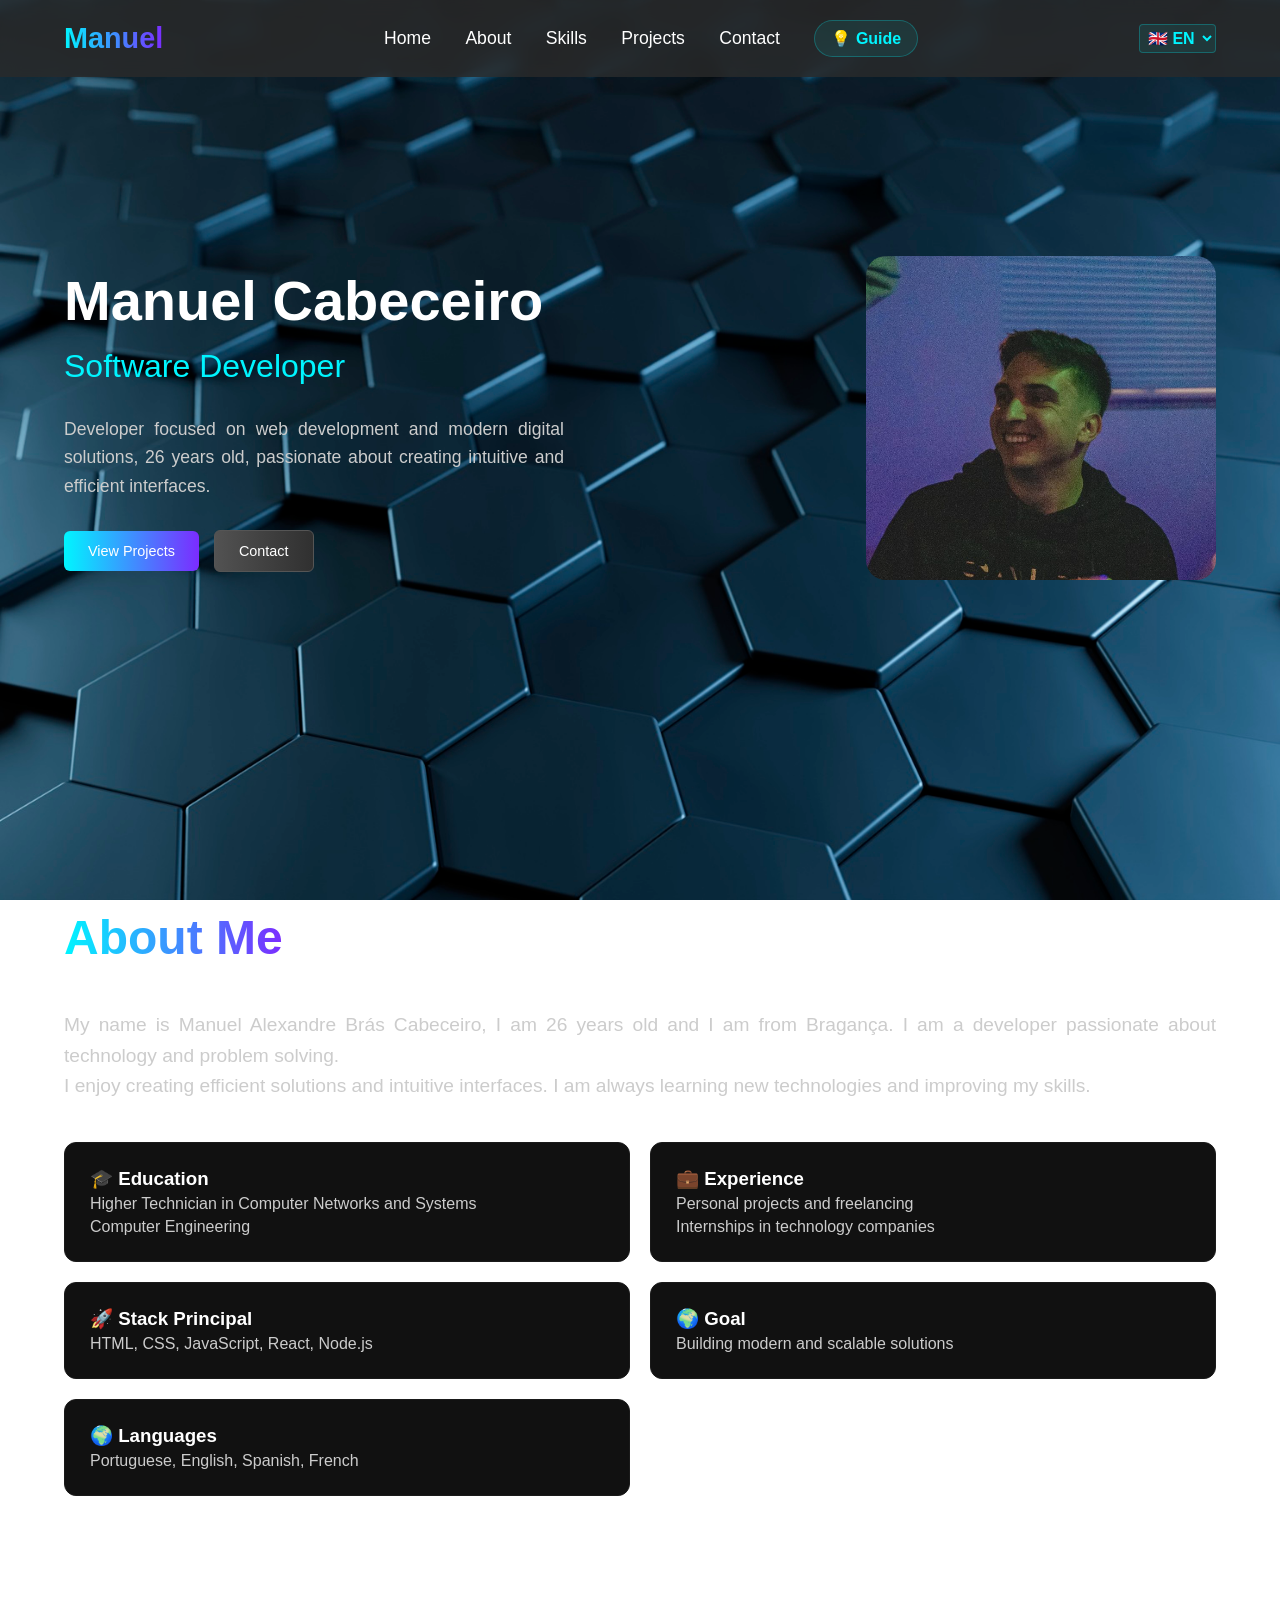
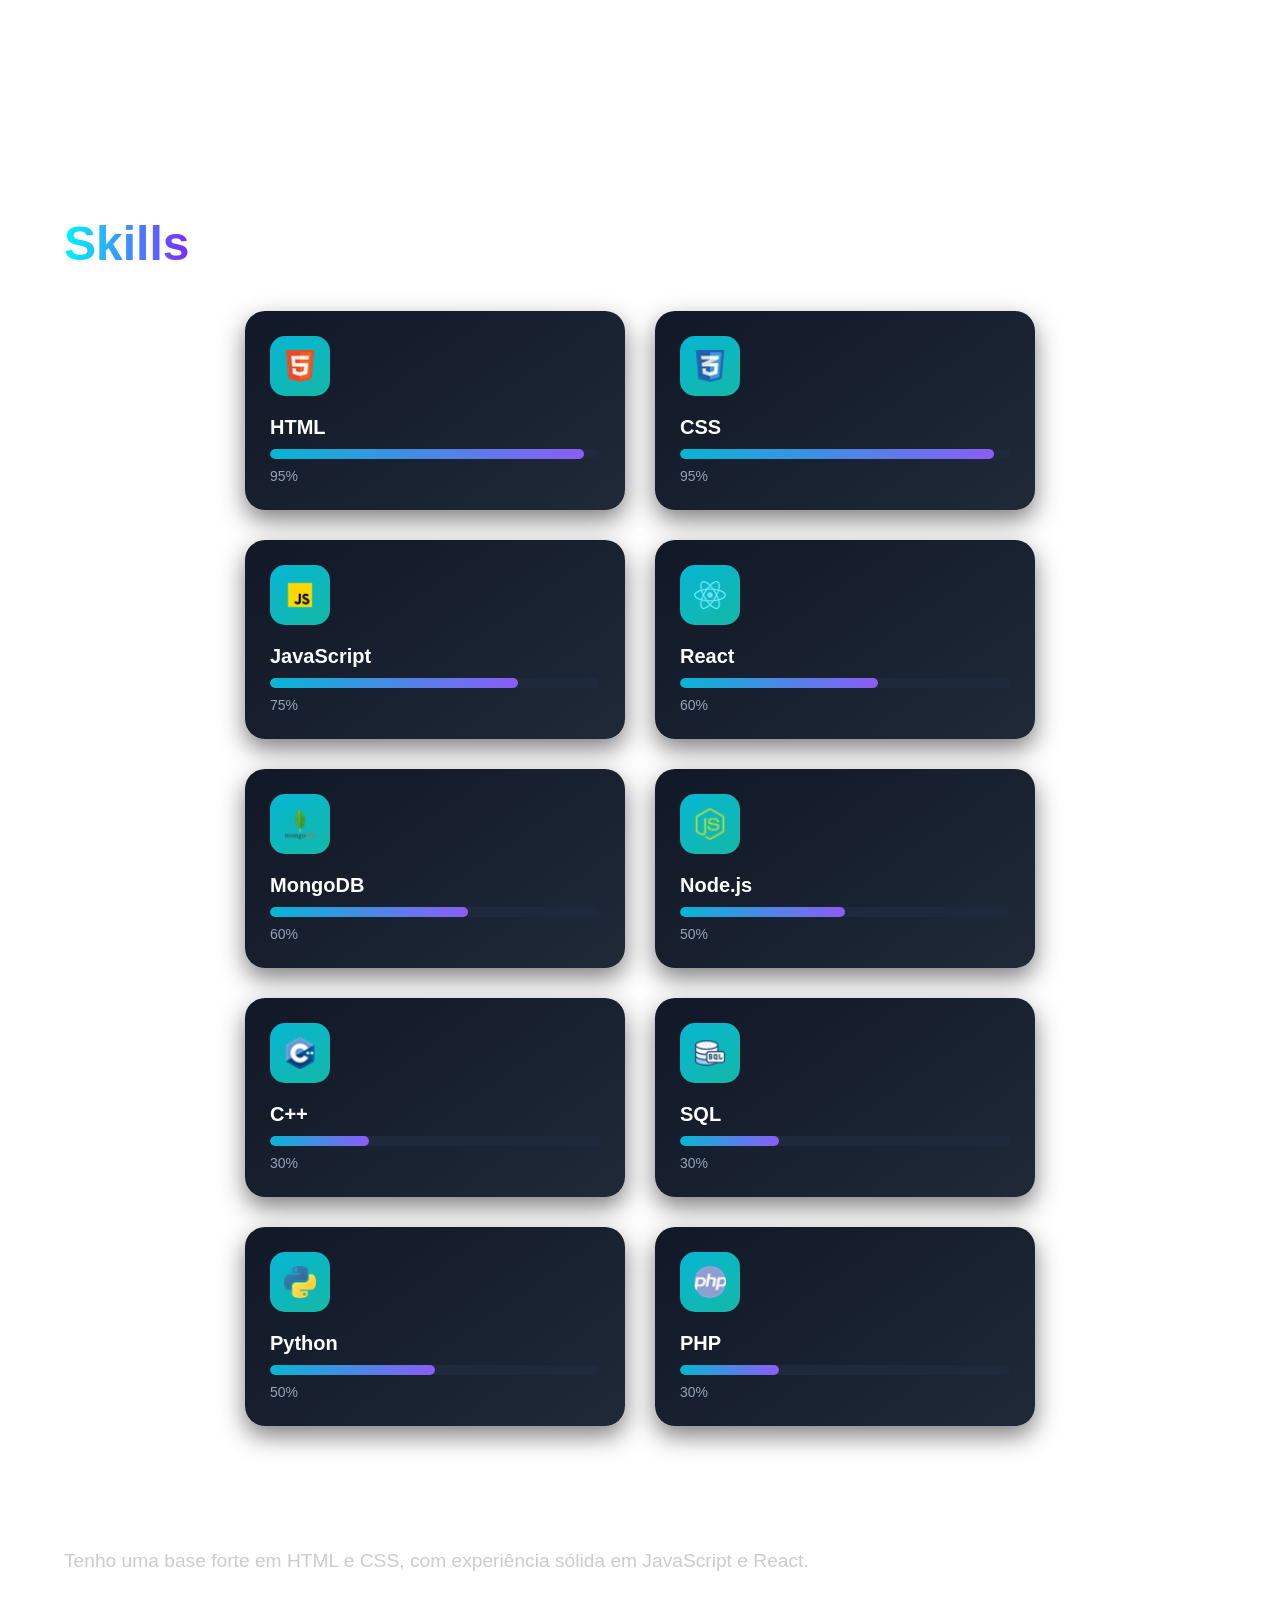
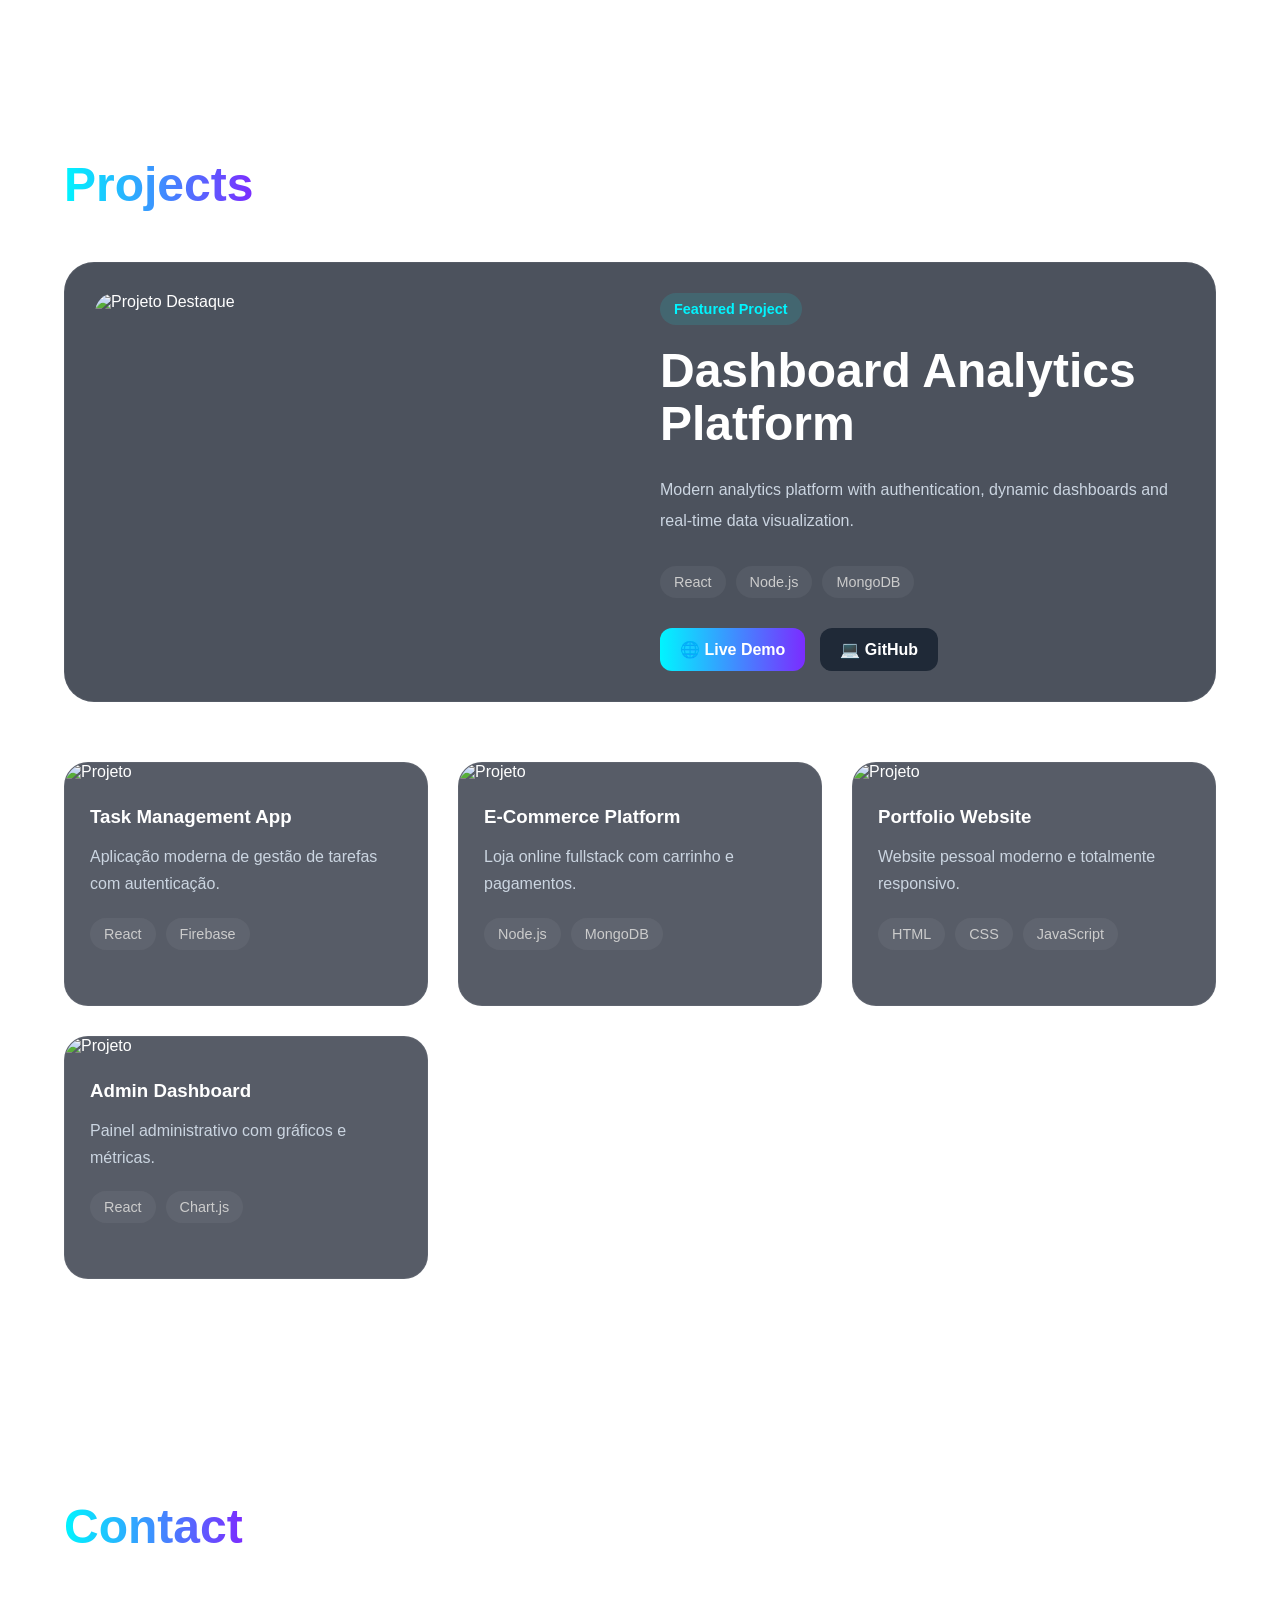
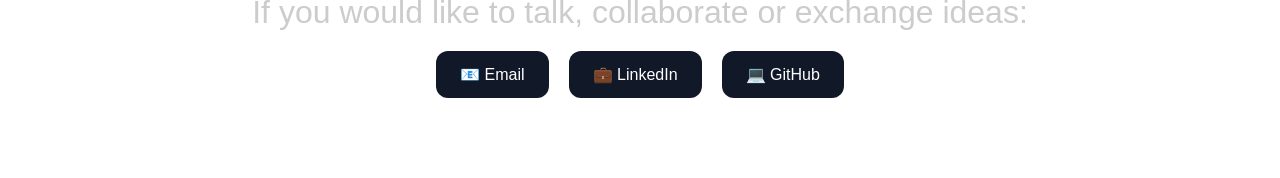
==== client/index.html @ 38b4c59c "fix navbar + hamburguer" ====
<!DOCTYPE html>
<html lang="pt-pt">

<head>
    <meta charset="UTF-8">
    <meta name="viewport" content="width=device-width, initial-scale=1.0">

    <title>Manuel Cabeceiro</title>

    <link rel="stylesheet" href="css/header.css">
    <link rel="stylesheet" href="css/style.css">
    <link rel="stylesheet" href="css/carddetail.css">
    <link rel="stylesheet" href="css/projects.css">
    <link rel="stylesheet" href="css/animations.css">
    <link rel="stylesheet" href="css/scroll.css">
    <link rel="stylesheet" href="css/guide.css">
</head>

<body>

    <!-- HEADER -->
    <header class="header">
        <div class="container">

            <a href="#home" class="logo">Manuel</a>

            <!-- <nav class="nav">
                <a href="#home" data-i18n="nav_home">Home</a>
                <a href="#sobre" data-i18n="nav_about">Sobre</a>
                <a href="#skills" data-i18n="nav_skills">Skills</a>
                <a href="#projects" data-i18n="nav_projects">Projetos</a>
                <a href="#contact" data-i18n="nav_contact">Contacto</a>

                <button id="helpButton" class="help-button" data-i18n="guide">
                    💡 Guia
                </button>

                <select class="language" id="language-selector">
                    <option value="pt">🇵🇹 PT</option>
                    <option value="en">🇬🇧 EN</option>
                </select>
            </nav> -->

            <nav class="nav" id="nav">
                <a href="#home" data-i18n="nav_home">Home</a>
                <a href="#sobre" data-i18n="nav_about">Sobre</a>
                <a href="#skills" data-i18n="nav_skills">Skills</a>
                <a href="#projects" data-i18n="nav_projects">Projetos</a>
                <a href="#contact" data-i18n="nav_contact">Contacto</a>

                <button id="helpButton" class="help-button" data-i18n="guide">
                    💡 Guia
                </button>
            </nav>

            <div class="header-right">

                <select id="language-selector" class="language">
                    <option value="pt">🇵🇹 PT</option>
                    <option value="en">🇬🇧 EN</option>
                </select>

                <button class="menu-toggle" id="menuToggle">
                    ☰
                </button>

            </div>

        </div>
    </header>

    <!-- HOME -->
    <section id="home" class="about">

        <div class="about-container">

            <div class="about-text">

                <h1>Manuel Cabeceiro</h1>

                <h2 data-i18n="job_title">Software Developer</h2>

                <p data-i18n="hero_description">
                    Programador focado em desenvolvimento web e soluções digitais modernas, 26 anos,
                    gosto de criar interfaces intuitivas e eficientes.
                </p>

                <div class="about-buttons">
                    <a href="#projects" class="btn-primary" data-i18n="view_projects">Ver Projetos</a>
                    <a href="#contact" class="btn-secondary" data-i18n="contact">Contacto</a>
                </div>

            </div>

            <div class="about-image">
                <div class="image-wrapper">
                    <img src="images/Manel3.png" alt="Foto de perfil" id="profileImage">
                </div>
            </div>

        </div>

    </section>

    <!-- SOBRE -->
    <section id="sobre" class="sobre-section">

        <div class="container">

            <h2 class="section-title" data-i18n="about_me">Sobre mim</h2>

        </div>

        <div class="container">

            <div class="sobre-content">

                <div class="sobre-descricao">

                    <p data-i18n="about_text_1">
                        O meu nome é Manuel Alexandre Brás Cabeceiro, tenho 26 anos e sou natural de Bragança.
                        Sou um developer apaixonado por tecnologia e resolução de problemas.
                    </p>

                    <p data-i18n="about_text_2">
                        Gosto de criar soluções eficientes e interfaces intuitivas.
                        Estou sempre a aprender novas tecnologias e a melhorar as minhas competências.
                    </p>

                </div>

                <div class="sobre-cards">

                    <div class="info-card" data-info="educacao">
                        <h3 data-i18n="education_title">🎓 Educação</h3>
                        <p data-i18n="education_1">Técnico Superior de Redes e Sistemas Informáticos</p>
                        <p data-i18n="education_2">Engenharia Informática</p>
                    </div>

                    <div class="info-card" data-info="experiencia">
                        <h3 data-i18n="experience_title">💼 Experiência</h3>
                        <p data-i18n="experience_1">Projetos pessoais e freelancing</p>
                        <p data-i18n="experience_2">Estágios em empresas de tecnologia</p>
                    </div>

                    <div class="info-card" data-info="stack">
                        <h3 data-i18n="stack_title">🚀 Stack Principal</h3>
                        <p>HTML, CSS, JavaScript, React, Node.js</p>
                    </div>

                    <div class="info-card" data-info="objetivo">
                        <h3 data-i18n="goal_title">🌍 Objetivo</h3>
                        <p data-i18n="goal_text">Construir soluções modernas e escaláveis</p>
                    </div>

                    <div class="info-card" data-info="linguas">
                        <h3 data-i18n="languages_title">🌍 Linguas</h3>
                        <p data-i18n="languages_text">Português, Inglês, Espanhol, Francês</p>
                    </div>

                </div>

            </div>

        </div>

    </section>

    <!-- SKILLS -->
    <section id="skills" class="skills-section">

        <div class="container">

            <h2 class="section-title">Skills</h2>

        </div>

        <div class="container">

            <div class="skills-cards">

                <!-- HTML -->
                <div class="card" data-skill="html">
                    <div class="card-icon">
                        <img src="images/html-icon.png" alt="HTML">
                    </div>

                    <div class="card-content">
                        <span class="card-label">HTML</span>

                        <div class="progress-container">
                            <div class="progress-bar" data-width="95%"></div>
                        </div>

                        <span class="progress-value">95%</span>
                    </div>
                </div>

                <!-- CSS -->
                <div class="card" data-skill="css">
                    <div class="card-icon">
                        <img src="images/css-icon.png" alt="CSS">
                    </div>

                    <div class="card-content">
                        <span class="card-label">CSS</span>

                        <div class="progress-container">
                            <div class="progress-bar" data-width="95%"></div>
                        </div>

                        <span class="progress-value">95%</span>
                    </div>
                </div>

                <!-- JAVASCRIPT -->
                <div class="card" data-skill="javascript">
                    <div class="card-icon">
                        <img src="images/javascript.png" alt="JavaScript">
                    </div>

                    <div class="card-content">
                        <span class="card-label">JavaScript</span>

                        <div class="progress-container">
                            <div class="progress-bar" data-width="75%"></div>
                        </div>

                        <span class="progress-value">75%</span>
                    </div>
                </div>

                <!-- REACT -->
                <div class="card" data-skill="react">
                    <div class="card-icon">
                        <img src="images/React-icon.png" alt="React">
                    </div>

                    <div class="card-content">
                        <span class="card-label">React</span>

                        <div class="progress-container">
                            <div class="progress-bar" data-width="60%"></div>
                        </div>

                        <span class="progress-value">60%</span>
                    </div>
                </div>

                <!-- DB -->
                <div class="card" data-skill="mongodb">
                    <div class="card-icon">
                        <img src="images/mongodb.png" alt="MongoDB">
                    </div>

                    <div class="card-content">
                        <span class="card-label">MongoDB</span>

                        <div class="progress-container">
                            <div class="progress-bar" data-width="60%"></div>
                        </div>

                        <span class="progress-value">60%</span>
                    </div>
                </div>

                <!-- NODE.JS -->
                <div class="card" data-skill="nodejs">
                    <div class="card-icon">
                        <img src="images/nodejs.png" alt="Node.js">
                    </div>

                    <div class="card-content">
                        <span class="card-label">Node.js</span>

                        <div class="progress-container">
                            <div class="progress-bar" data-width="50%"></div>
                        </div>

                        <span class="progress-value">50%</span>
                    </div>
                </div>

                <!-- C++ -->
                <div class="card" data-skill="c">
                    <div class="card-icon">
                        <img src="images/c++.png" alt="C++">
                    </div>

                    <div class="card-content">
                        <span class="card-label">C++</span>

                        <div class="progress-container">
                            <div class="progress-bar" data-width="30%"></div>
                        </div>

                        <span class="progress-value">30%</span>
                    </div>
                </div>

                <!-- SQL -->
                <div class="card" data-skill="sql">
                    <div class="card-icon">
                        <img src="images/sql.png" alt="SQL">
                    </div>

                    <div class="card-content">
                        <span class="card-label">SQL</span>

                        <div class="progress-container">
                            <div class="progress-bar" data-width="30%"></div>
                        </div>

                        <span class="progress-value">30%</span>
                    </div>
                </div>

                <!-- Python -->
                <div class="card" data-skill="python">
                    <div class="card-icon">
                        <img src="images/python.png" alt="Python">
                    </div>

                    <div class="card-content">
                        <span class="card-label">Python</span>

                        <div class="progress-container">
                            <div class="progress-bar" data-width="50%"></div>
                        </div>

                        <span class="progress-value">50%</span>
                    </div>
                </div>

                <!-- PHP -->
                <div class="card" data-skill="php">
                    <div class="card-icon">
                        <img src="images/php.png" alt="PHP">
                    </div>

                    <div class="card-content">
                        <span class="card-label">PHP</span>

                        <div class="progress-container">
                            <div class="progress-bar" data-width="30%"></div>
                        </div>

                        <span class="progress-value">30%</span>
                    </div>
                </div>

            </div>

        </div>

    </section>

    <!-- DESCRIÇÃO -->
    <div class="container">

        <div class="skill-descricao">

            <p>
                Tenho uma base forte em HTML e CSS, com experiência sólida em JavaScript e React.
            </p>

        </div>

    </div>

    <!-- MODAL -->
    <div class="modal-overlay" id="modalOverlay">

        <div class="modal">

            <button class="close-modal">&times;</button>

            <h2 id="modalTitle">Skill</h2>

            <p id="modalText"></p>

        </div>

    </div>
    <!-- MODAL DA FOTO -->
    <div class="modal-overlay" id="socialModal">

        <div class="modal">

            <button class="close-modal" id="closeSocial">&times;</button>

            <h2>Redes Sociais</h2>

            <p>Podes encontrar-me em:</p>

            <div class="contact-links" style="margin-top:20px">

                <a href="https://x.com/OUTL4Wzin" target="_blank" class="contact-item">
                    ⬛​ Twitter/X
                </a>

                <a href="https://instagram.com/manelzz0" target="_blank" class="contact-item">
                    📸​ Instagram
                </a>

                <a href="https://tiktok.com/" target="_blank" class="contact-item">
                    🔴​ TikTok
                </a>

                <a href="https://www.linkedin.com/in/manuel-cabeceiro-84960220b/" target="_blank" class="contact-item">
                    💼 LinkedIn
                </a>

                <a href="https://github.com" target="_blank" class="contact-item">
                    💻 GitHub
                </a>

                <a href="mailto:teuemail@email.com" class="contact-item">
                    📧 Email
                </a>

            </div>

        </div>

    </div>

    <!-- =========================
     PROJETOS
========================= -->

    <section id="projects" class="projects-section">

        <div class="container">

            <h2 class="section-title" data-i18n="projects_title">Projetos</h2>

            <!-- FEATURED PROJECT -->
            <div class="featured-project">

                <div class="featured-image">
                    <img src="https://picsum.photos/1000/700" alt="Projeto Destaque">
                </div>

                <div class="featured-content">

                    <span class="featured-badge" data-i18n="featured_project">Projeto em Destaque</span>

                    <h3>Dashboard Analytics Platform</h3>

                    <p data-i18n="featured_project_desc">
                        Plataforma moderna de analytics com autenticação,
                        dashboards dinâmicos e visualização de dados em tempo real.
                    </p>

                    <div class="project-tags">
                        <span>React</span>
                        <span>Node.js</span>
                        <span>MongoDB</span>
                    </div>

                    <div class="project-buttons">
                        <a href="#" target="_blank" class="project-btn">
                            🌐 Live Demo
                        </a>

                        <a href="#" target="_blank" class="project-btn secondary">
                            💻 GitHub
                        </a>
                    </div>

                </div>

            </div>

            <!-- GRID -->
            <div class="projects-grid">

                <!-- CARD -->
                <div class="project-card" data-project="project1">

                    <div class="project-image">
                        <img src="https://picsum.photos/600/400?1" alt="Projeto">
                    </div>

                    <div class="project-info">

                        <h3>Task Management App</h3>

                        <p>
                            Aplicação moderna de gestão de tarefas com autenticação.
                        </p>

                        <div class="project-tags">
                            <span>React</span>
                            <span>Firebase</span>
                        </div>

                    </div>

                </div>

                <!-- CARD -->
                <div class="project-card" data-project="project2">

                    <div class="project-image">
                        <img src="https://picsum.photos/600/400?2" alt="Projeto">
                    </div>

                    <div class="project-info">

                        <h3>E-Commerce Platform</h3>

                        <p>
                            Loja online fullstack com carrinho e pagamentos.
                        </p>

                        <div class="project-tags">
                            <span>Node.js</span>
                            <span>MongoDB</span>
                        </div>

                    </div>

                </div>

                <!-- CARD -->
                <div class="project-card" data-project="project3">

                    <div class="project-image">
                        <img src="https://picsum.photos/600/400?3" alt="Projeto">
                    </div>

                    <div class="project-info">

                        <h3>Portfolio Website</h3>

                        <p>
                            Website pessoal moderno e totalmente responsivo.
                        </p>

                        <div class="project-tags">
                            <span>HTML</span>
                            <span>CSS</span>
                            <span>JavaScript</span>
                        </div>

                    </div>

                </div>

                <!-- CARD -->
                <div class="project-card" data-project="project4">

                    <div class="project-image">
                        <img src="https://picsum.photos/600/400?4" alt="Projeto">
                    </div>

                    <div class="project-info">

                        <h3>Admin Dashboard</h3>

                        <p>
                            Painel administrativo com gráficos e métricas.
                        </p>

                        <div class="project-tags">
                            <span>React</span>
                            <span>Chart.js</span>
                        </div>

                    </div>

                </div>

            </div>

        </div>

    </section>

    <!-- =========================
     PROJECT MODAL
========================= -->

    <div class="modal-overlay" id="projectModal">

        <div class="modal">

            <button class="close-modal" id="closeProjectModal">
                &times;
            </button>

            <h2 id="projectModalTitle">
                Projeto
            </h2>

            <p id="projectModalText">
                Descrição do projeto...
            </p>

        </div>

    </div>

    <section id="contact" class="contact-section">

        <div class="container">
            <h2 class="section-title" data-i18n="contact_title">Contacto</h2>
        </div>

        <div class="container contact-content">

            <div class="contact-info">

                <p data-i18n="contact_text">Se quiseres falar comigo, colaborar ou trocar ideias:</p>

                <div class="contact-links">

                    <a href="mailto:manuelpropt2000@gmail.com" class="contact-item">
                        📧 Email
                    </a>

                    <a href="https://www.linkedin.com/in/manuel-cabeceiro-84960220b/" target="_blank"
                        class="contact-item">
                        💼 LinkedIn
                    </a>

                    <a href="https://github.com/OUTL4Wzin" target="_blank" class="contact-item">
                        💻 GitHub
                    </a>

                </div>

            </div>

        </div>

    </section>

    <!-- Modal -->
    <div id="helpModal" class="help-modal">
        <div class="help-content">

            <button id="closeHelp" class="help-close">
                &times;
            </button>

            <h2 data-i18n="guide_title">Guia de utilização</h2>

            <div class="help-items">

                <div class="help-item">
                    <span>👤</span>
                    <p data-i18n="guide_home"><strong>Home</strong> — Página inicial do website com resumo e dois
                        botões clicáveis. Clique na
                        foto para obter informações das minhas redes sociais.</p>
                </div>

                <div class="help-item">
                    <span>👤</span>
                    <p data-i18n="guide_about"><strong>Sobre</strong> — Informações pessoais e percurso. Clique em cada
                        card para obter mais
                        informações.</p>
                </div>

                <div class="help-item">
                    <span>⚡</span>
                    <p data-i18n="guide_skills"><strong>Skills</strong> — Competências técnicas e níveis de
                        conhecimento. A % é relativa e
                        representa uma estimativa do meu grau de conhecimento em cada tecnologia. Clique em cada uma
                        para obter mais informações.</p>
                </div>

                <div class="help-item">
                    <span>🚀</span>
                    <p data-i18n="guide_projects"><strong>Projetos</strong> — Alguns dos meus melhores projetos. Clique
                        em cada um para ver mais
                        detalhes.</p>
                </div>

                <div class="help-item">
                    <span>📩</span>
                    <p data-i18n="guide_contact"><strong>Contacto</strong> — Contacte-me para saber mais.</p>
                </div>

            </div>

        </div>
    </div>

    <!-- SCRIPTS -->
    <script src="js/script.js"></script>
    <script src="js/carddetail.js"></script>
    <script src="js/navbar.js"></script>
    <script src="js/scroll.js"></script>
    <script src="js/animations.js"></script>
    <script src="js/translations.js"></script>
    <script src="js/language.js"></script>


</body>

</html>
---- client/css/header.css ----
/* Reset básico */
* {
  margin: 0;
  padding: 0;
  box-sizing: border-box;
}

body {
  font-family: 'Inter', sans-serif;
  scroll-behavior: smooth;
  background-color: #0f0f0f;
  color: white;
}

/* HEADER */
.header {
  position: fixed;
  top: 0;
  width: 100%;
  padding: 20px 0;
  background: rgba(43, 43, 43, 0.8);
  backdrop-filter: blur(10px);
  z-index: 1000;
}

.header .container {
  display: flex;
  justify-content: space-between;
  align-items: center;
}

/* lado direito (idioma + hamburger) */
.header-right {
  display: flex;
  align-items: center;
  gap: 10px;
}

/* hamburger escondido no desktop */
.menu-toggle {
  display: none;
  font-size: 28px;
  background: none;
  border: none;
  color: white;
  cursor: pointer;
}

@media (max-width: 768px) {

  .menu-toggle {
    display: block;
  }

  .nav {
    position: absolute;
    top: 70px;
    right: 20px;
    flex-direction: column;
    background: rgba(0, 0, 0, 0.95);
    padding: 20px;
    border-radius: 12px;
    display: none;
    gap: 15px;
  }

  .nav.active {
    display: flex;
  }
}

/* Container central */
.container {
  width: 90%;
  max-width: 1200px;
  margin: auto;
  display: flex;
  /* justify-content: space-between; */
  align-items: center;
}

.logo {

  position: relative;
  font-size: 1.8rem;
  font-weight: 700;
  text-decoration: none;
  background: linear-gradient(90deg, #00f5ff, #7b2cff);
  -webkit-background-clip: text;
  -webkit-text-fill-color: transparent;
  transition: 0.3s ease;
}

/* Glow por trás */
.logo::before {
  content: "";
  position: absolute;
  inset: -5px;
  background: linear-gradient(90deg, #00f5ff, #7b2cff);
  filter: blur(18px);
  opacity: 0;
  z-index: -1;
  transition: 0.3s ease;
  border-radius: 8px;
}

.logo:hover::before {
  opacity: 0.6;
}

/* Navegação */
.nav a {
  margin-left: 30px;
  text-decoration: none;
  color: white;
  font-size: 1.1rem;
  position: relative;
}

/* Hover elegante */
.nav a::after {
  content: "";
  position: absolute;
  left: 0;
  bottom: -5px;
  width: 0%;
  height: 1px;
  background: white;
  transition: 0.3s ease;
}

.nav a:hover::after {
  width: 100%;
}

.header.scrolled {
  background: rgba(15, 15, 15, 0.95);
  padding: 15px 0;
}
---- client/css/style.css ----
:root {
  --primary: #00f5ff;
  --secondary: #7b2cff;
  --bg-card: #111827;
  --text: #ffffff;
  --text-secondary: #cbd5e1;
  color: var(--primary);
}


html,
body {
  background: url("../images/hexablue.jpg") center center / cover no-repeat fixed;
  font-family: 'Inter', sans-serif;
  color: white;
  scroll-behavior: smooth;
  overflow-x: hidden;
}

.container {
  width: 90%;
  max-width: 1200px;
  margin: 0 auto;
}

.about {
  min-height: 80vh;
  display: flex;
  align-items: center;
  padding-top: 120px;
  text-align: justify;
  margin-bottom: 50px;
}

.about-container {
  width: 90%;
  max-width: 1200px;
  margin: auto;
  display: flex;
  justify-content: space-between;
  align-items: center;
  gap: 60px;
}

.about-text {
  flex: 1;
}

.about-text h1 {
  font-size: 3.5rem;
  font-weight: 800;
  margin-bottom: 15px;
}

.about-text h2 {
  font-size: 2rem;
  font-weight: 400;
  color: #00f5ff;
  margin-bottom: 30px;
}

.about-text p {
  font-size: 1.1rem;
  line-height: 1.6;
  color: #ccc;
  max-width: 500px;
  margin-bottom: 30px;
}

/* Botões */
.about-buttons {
  display: flex;
  align-items: center;
  gap: 15px;
}

.about-buttons a {
  display: inline-flex;
  align-items: center;
  justify-content: center;
  text-decoration: none;
  padding: 12px 24px;
  border-radius: 6px;
  font-size: 0.9rem;
  transition: all 0.3s ease;
}

.btn-primary {
  background: linear-gradient(90deg, #00f5ff, #7b2cff);
  color: white;
  position: relative;
  overflow: hidden;
}

.btn-primary::before {
  content: "";
  position: absolute;
  top: 0;
  left: -100%;

  width: 100%;
  height: 100%;

  background: linear-gradient(120deg,
      transparent,
      rgba(255, 255, 255, 0.3),
      transparent);

  transition: 0.6s;
}

.btn-secondary {
  border: 1px solid #555;
  background: linear-gradient(90deg, #525252, #303030);
  color: white;
  position: relative;
}

/* HOVER EFFECT (para ambos) */
.about-buttons a:hover {
  transform: translateY(-3px) scale(1.07);
}

/* Glow subtil no primário */
.btn-primary:hover {
  box-shadow: 0 0 20px rgba(0, 245, 255, 0.4);
}

.btn-primary:hover::before {
  left: 100%;
}

/* Destaque leve no secundário */
.btn-secondary:hover {
  border-color: #00f5ff;
  color: #00f5ff;
  box-shadow: 0 0 15px rgba(0, 245, 255, 0.2);
}

/* Foto */
.about-image {
  position: relative;
}

.image-wrapper {
  position: relative;
  display: inline-block;
  border-radius: 20px;
  transition: 0.4s ease;
}

/* AURA */
.image-wrapper::before {
  content: "";
  position: absolute;
  inset: -10px;
  background: linear-gradient(90deg, #00f5ff, #7b2cff);
  filter: blur(30px);
  opacity: 0.4;
  z-index: -1;
  border-radius: 25px;
  transition: 0.4s ease;
}

/* FOTO */
.image-wrapper img {
  width: 350px;
  border-radius: 20px;
  display: block;
  transition: 0.4s ease;
}

/* HOVER EFFECT */
.image-wrapper:hover {
  transform: scale(1.03);
}

.image-wrapper:hover::before {
  opacity: 0.8;
  filter: blur(40px);
}

@media (max-width: 900px) {
  .about-container {
    flex-direction: column;
    text-align: center;
  }

  .about-image img {
    width: 250px;
  }
}

.sobre-section {
  padding: 120px 0;
}

.sobre-descricao {

  margin-top: 5px;
  margin-bottom: 40px;
  font-size: 1.2rem;
  line-height: 1.6;
  color: #ccc;
  text-align: justify;
}

.section-title {
  margin-top: 20px;
  font-size: 3rem;
  font-weight: 700;
  margin-bottom: 40px;

  background: linear-gradient(90deg, #00f5ff, #7b2cff);

  background-clip: text;
  -webkit-background-clip: text;

  color: transparent;
  -webkit-text-fill-color: transparent;

  display: inline-block;
}

/* Conteúdo flexível */
.sobre-content {

  gap: 60px;

}

/* Cards */
.sobre-cards {
  flex: 1;
  display: grid;
  grid-template-columns: 1fr 1fr;
  gap: 20px;
  margin-bottom: 60px;
}

.info-card {
  background: #111;
  padding: 25px;
  border-radius: 12px;
  transition: 0.3s ease;
  border: 1px solid #1a1a1a;

}

.info-card p {
  margin-top: 5px;
  font-size: 1rem;
  color: #ccc;
}


.info-card:hover {
  transform: translateY(-5px);
  border-color: #00f5ff;

}

/* Responsividade */
@media (max-width: 900px) {
  .sobre-content {
    flex-direction: column;
  }

  .sobre-cards {
    grid-template-columns: 1fr;
  }
}


/* Seção Skills */

.skills-section {
  padding: 120px 0;

}

/* Container flexível */
.skills-cards {
  display: flex;
  flex-wrap: wrap;
  gap: 30px;
  justify-content: center;
}

/* Card */
.card {
  background: linear-gradient(145deg, #111827, #1f2937);
  border-radius: 20px;
  padding: 25px;
  width: 380px;
  color: white;
  box-shadow: 0 10px 25px rgba(0, 0, 0, 0.5);
  transition: transform 0.3s ease, box-shadow 0.3s ease;
}

/* Hover do card */
.card:hover {
  transform: translateY(-5px);
  box-shadow: 0 15px 35px rgba(0, 245, 255, 0.3);
}

/* Ícone */
.card-icon {
  width: 60px;
  height: 60px;
  background: linear-gradient(145deg, #06b6d4, #14b8a6);
  border-radius: 15px;
  display: flex;
  justify-content: center;
  align-items: center;
  font-size: 28px;
  margin-bottom: 20px;
}

.card-icon img {
  width: 32px;
  height: 32px;
  object-fit: contain;
}

/* Label */
.card-label {
  font-size: 20px;
  font-weight: bold;
  display: block;
  margin-bottom: 10px;
}

/* Barra */
.progress-container {
  background-color: #1e293b;
  border-radius: 20px;
  height: 10px;
  overflow: hidden;
  margin-bottom: 8px;
}

.progress-bar {
  width: 0;
  height: 100%;
  background: linear-gradient(to right, #06b6d4, #8b5cf6);
  border-radius: 20px;
  transition: width 2.2s ease;
}

/* Percentagem */
.progress-value {
  font-size: 14px;
  color: #94a3b8;
  font-weight: 500;
}

.skill-descricao {
  margin-bottom: 40px;
  font-size: 1.2rem;
  line-height: 1.6;
  color: #ccc;
  text-align: justify;
}

.contact-section {
  padding: 80px 0;
}

.contact-content {
  display: flex;
  justify-content: center;
}

.contact-info {
  text-align: center;
  color: #ccc;
}

.contact-info p {
  margin-bottom: 20px;
  font-size: 2.0rem;
}

.contact-links {
  display: flex;
  gap: 20px;
  justify-content: center;
  flex-wrap: wrap;
}

.contact-item {
  padding: 14px 24px;
  font-weight: 500;
  border-radius: 12px;
  background: #111827;
  color: white;
  text-decoration: none;
  transition: 0.3s ease;
}

.contact-item:hover {
  transform: translateY(-3px);
  background: linear-gradient(90deg, #00f5ff, #7b2cff);
}

/* =========================
   PROJECTS
========================= */

.projects-section {
  padding: 120px 0;
  position: relative;
  z-index: 1;
}

.projects-section .section-title {
  margin-bottom: 50px;
}

.projects-section .container {
  display: block;
}

/* =========================
   FEATURED PROJECT
========================= */

.featured-project {
  display: grid;
  grid-template-columns: 1fr 1fr;
  gap: 40px;
  margin-bottom: 60px;
  padding: 30px;
  background: rgba(17, 24, 39, 0.75);
  backdrop-filter: blur(12px);
  border-radius: 30px;
  border: 1px solid rgba(255, 255, 255, 0.05);
  overflow: hidden;
  transition: 0.4s ease;
  align-items: start;
  /* Corrigido */
}

.featured-project:hover {
  transform: translateY(-5px);
  box-shadow:
    0 20px 50px rgba(0, 0, 0, 0.4),
    0 0 40px rgba(0, 245, 255, 0.08);
}

/* =========================
   FEATURED IMAGE
========================= */

.featured-image {
  width: 100%;
  overflow: hidden;
  border-radius: 20px;
}

.featured-image img {
  width: 100%;
  height: auto;
  /* Corrigido */
  min-height: 260px;
  /* Responsivo */
  object-fit: cover;
  display: block;
  transition: 0.5s ease;
}

.featured-project:hover img {
  transform: scale(1.04);
}

/* =========================
   FEATURED CONTENT
========================= */

.featured-content {
  display: flex;
  flex-direction: column;
  justify-content: flex-start;
  /* Corrigido */
  height: 100%;
}

.featured-content h3 {
  font-size: 3rem;
  line-height: 1.1;
  color: white;
  margin-bottom: 25px;
  word-break: break-word;
}

.featured-content p {
  color: #cbd5e1;
  line-height: 1.9;
  margin-bottom: 30px;
  max-width: 100%;
  /* Corrigido */
}

/* =========================
   BADGE
========================= */

.featured-badge {
  display: inline-block;
  margin-bottom: 20px;
  padding: 8px 14px;
  border-radius: 999px;
  background: rgba(0, 245, 255, 0.12);
  color: #00f5ff;
  font-size: 0.9rem;
  font-weight: 600;
  width: fit-content;
}

/* =========================
   TAGS
========================= */

.project-tags {
  display: flex;
  flex-wrap: wrap;
  gap: 10px;
  margin-bottom: 30px;
}

.project-tags span {
  padding: 8px 14px;
  border-radius: 999px;
  background: rgba(255, 255, 255, 0.05);
  color: #ccc;
  font-size: 0.9rem;
}

/* =========================
   BUTTONS
========================= */

.project-buttons {
  display: flex;
  gap: 15px;
}

.project-btn {
  padding: 12px 20px;
  border-radius: 12px;
  text-decoration: none;
  background: linear-gradient(90deg, #00f5ff, #7b2cff);
  color: white;
  transition: 0.3s ease;
  font-weight: 600;
}

.project-btn:hover {
  transform: translateY(-3px);
}

.project-btn.secondary {
  background: #1f2937;
}

/* =========================
   GRID
========================= */

.projects-grid {
  display: grid;
  grid-template-columns: repeat(auto-fit, minmax(300px, 1fr));
  gap: 30px;
  align-items: start;
}

/* =========================
   PROJECT CARD
========================= */

.project-card {
  background: rgba(17, 24, 39, 0.7);
  backdrop-filter: blur(10px);
  border-radius: 24px;
  overflow: hidden;
  cursor: pointer;
  transition: 0.4s ease;
  border: 1px solid rgba(255, 255, 255, 0.05);
  width: 100%;
  box-sizing: border-box;
}

.project-card:hover {
  transform: translateY(-8px);
  border-color: rgba(0, 245, 255, 0.3);
  box-shadow:
    0 15px 40px rgba(0, 0, 0, 0.4),
    0 0 30px rgba(123, 44, 255, 0.12);
}

/* IMAGE */

.project-image {
  overflow: hidden;
}

.project-image img {
  width: 100%;
  height: auto;
  /* Corrigido */
  max-height: 240px;
  /* mantém cards consistentes */
  object-fit: cover;
  transition: 0.5s ease;
}

.project-card:hover img {
  transform: scale(1.08);
}

/* INFO */

.project-info {
  padding: 25px;
  overflow: hidden;
}

.project-info h3 {
  color: white;
  margin-bottom: 15px;
  word-break: break-word;
}

.project-info p {
  color: #cbd5e1;
  line-height: 1.7;
  margin-bottom: 20px;
}

/* =========================
   RESPONSIVE
========================= */

@media (max-width: 900px) {
  .featured-project {
    grid-template-columns: 1fr;
    padding: 20px;
  }

  .featured-content h3 {
    font-size: 2rem;
  }

  .featured-image img {
    min-height: 260px;
  }

  .project-buttons {
    flex-wrap: wrap;
  }
}

@media (max-width: 600px) {
  .projects-grid {
    grid-template-columns: 1fr;
  }
}

@media (max-width: 768px) {

  .about-text h1 {
    font-size: 2.5rem;
  }

  .about-text h2 {
    font-size: 1.5rem;
  }

  .section-title,
  .section-title-skills {
    font-size: 2.2rem;
  }

  .card {
    width: 100%;
  }

  .featured-content h3 {
    font-size: 2rem;
  }

  .contact-info p {
    font-size: 1.3rem;
  }

}

.help-button {
  background: rgba(0, 245, 255, 0.08);
  border: 1px solid rgba(0, 245, 255, 0.25);
  margin-left: 30px;
  color: var(--primary);
  padding: 8px 16px;
  border-radius: 999px;
  font-size: 1.0rem;
  font-weight: 600;
  cursor: pointer;
  transition: all 0.3s ease;
}

.help-button:hover {
  transform: translateY(-2px);

  background: rgba(0, 245, 255, 0.15);

  box-shadow:
    0 0 15px rgba(0, 245, 255, 0.25);
}

/* =========================
   MODAL
========================= */

.help-modal {
  position: fixed;
  inset: 0;

  background: rgba(0, 0, 0, 0.7);

  backdrop-filter: blur(8px);

  display: flex;
  align-items: center;
  justify-content: center;

  opacity: 0;
  visibility: hidden;

  transition: 0.3s ease;

  z-index: 1000;
}

.help-modal.active {
  opacity: 1;
  visibility: visible;
}

.help-content {
  width: 90%;
  max-width: 650px;
  padding: 35px;

  background: rgba(17, 24, 39, 0.9);

  backdrop-filter: blur(15px);

  border-radius: 24px;

  border: 1px solid rgba(0, 245, 255, 0.2);

  position: relative;

  transform: translateY(20px);

  transition: 0.3s ease;
}

.help-modal.active .help-content {
  transform: translateY(0);
}

.help-content h2 {
  margin-bottom: 30px;

  font-size: 2rem;

  background: linear-gradient(90deg,
      var(--primary),
      var(--secondary));

  background-clip: text;
  -webkit-background-clip: text;

  color: transparent;
  -webkit-text-fill-color: transparent;
}

.help-close {
  position: absolute;
  top: 15px;
  right: 20px;

  background: none;
  border: none;

  color: white;

  font-size: 30px;

  cursor: pointer;
}

.help-items {
  display: flex;
  flex-direction: column;
  gap: 18px;
}

.help-item {
  display: flex;
  align-items: center;
  gap: 15px;

  padding: 15px;

  border-radius: 12px;

  background: rgba(255, 255, 255, 0.03);
}

.help-item span {
  font-size: 1.5rem;
}

.language {
  background: rgba(0, 245, 255, 0.08);
  border: 1px solid rgba(0, 245, 255, 0.25);
  margin-left: 30px;
  color: var(--primary);
  padding: 4px 4px;
  border-radius: 4px;
  font-size: 1.0rem;
  font-weight: 600;
  cursor: pointer;
  transition: all 0.3s ease;
}

.language:hover {
  transform: translateY(-2px);
  background: rgba(0, 245, 255, 0.15);
  color: var(--secondary);
  box-shadow:
    0 0 15px rgba(0, 0, 0, 0.25);
}
---- client/css/carddetail.css ----
/* =========================
   INFO CARD
========================= */

.info-card {
  cursor: pointer;
  transition: 0.3s ease;
}

.info-card:hover {
  transform: translateY(-6px) scale(1.02);
  box-shadow: 0 10px 30px rgba(0, 245, 255, 0.08);
}

/* =========================
   OVERLAY
========================= */

.modal-overlay {
  position: fixed;
  inset: 0;

  background: rgba(0, 0, 0, 0.75);
  backdrop-filter: blur(6px);

  display: flex;
  justify-content: center;
  align-items: center;

  opacity: 0;
  visibility: hidden;

  transition: 0.3s ease;

  z-index: 9999;
}

/* Active */
.modal-overlay.active {
  opacity: 1;
  visibility: visible;
}

/* =========================
   MODAL
========================= */

.modal {
  width: 90%;
  max-width: 520px;

  background: linear-gradient(145deg, #111827, #1f2937);

  padding: 40px;
  border-radius: 20px;

  position: relative;

  transform: translateY(20px) scale(0.98);
  transition: 0.3s ease;

  box-shadow: 0 20px 60px rgba(0, 0, 0, 0.6);
}

/* animação entrada */
.modal-overlay.active .modal {
  transform: translateY(0) scale(1);
}

/* =========================
   BOTÃO FECHAR
========================= */

.close-modal {
  position: absolute;
  top: 15px;
  right: 20px;

  background: none;
  border: none;

  color: #fff;
  font-size: 2rem;

  cursor: pointer;

  transition: 0.2s ease;
}

.close-modal:hover {
  transform: rotate(90deg);
  color: #00f5ff;
}

/* =========================
   TÍTULO
========================= */

.modal h2 {
  margin-bottom: 20px;

  background: linear-gradient(90deg, #00f5ff, #7b2cff);

  -webkit-background-clip: text;
  -webkit-text-fill-color: transparent;
}

/* =========================
   TEXTO
========================= */

.modal p {
  color: #cbd5e1;
  line-height: 1.7;
}
---- client/css/scroll.css ----
.reveal {
  opacity: 0;
  transform: translateY(60px);
  transition: 0.8s ease;
}

.reveal.active {
  opacity: 1;
  transform: translateY(0);
}
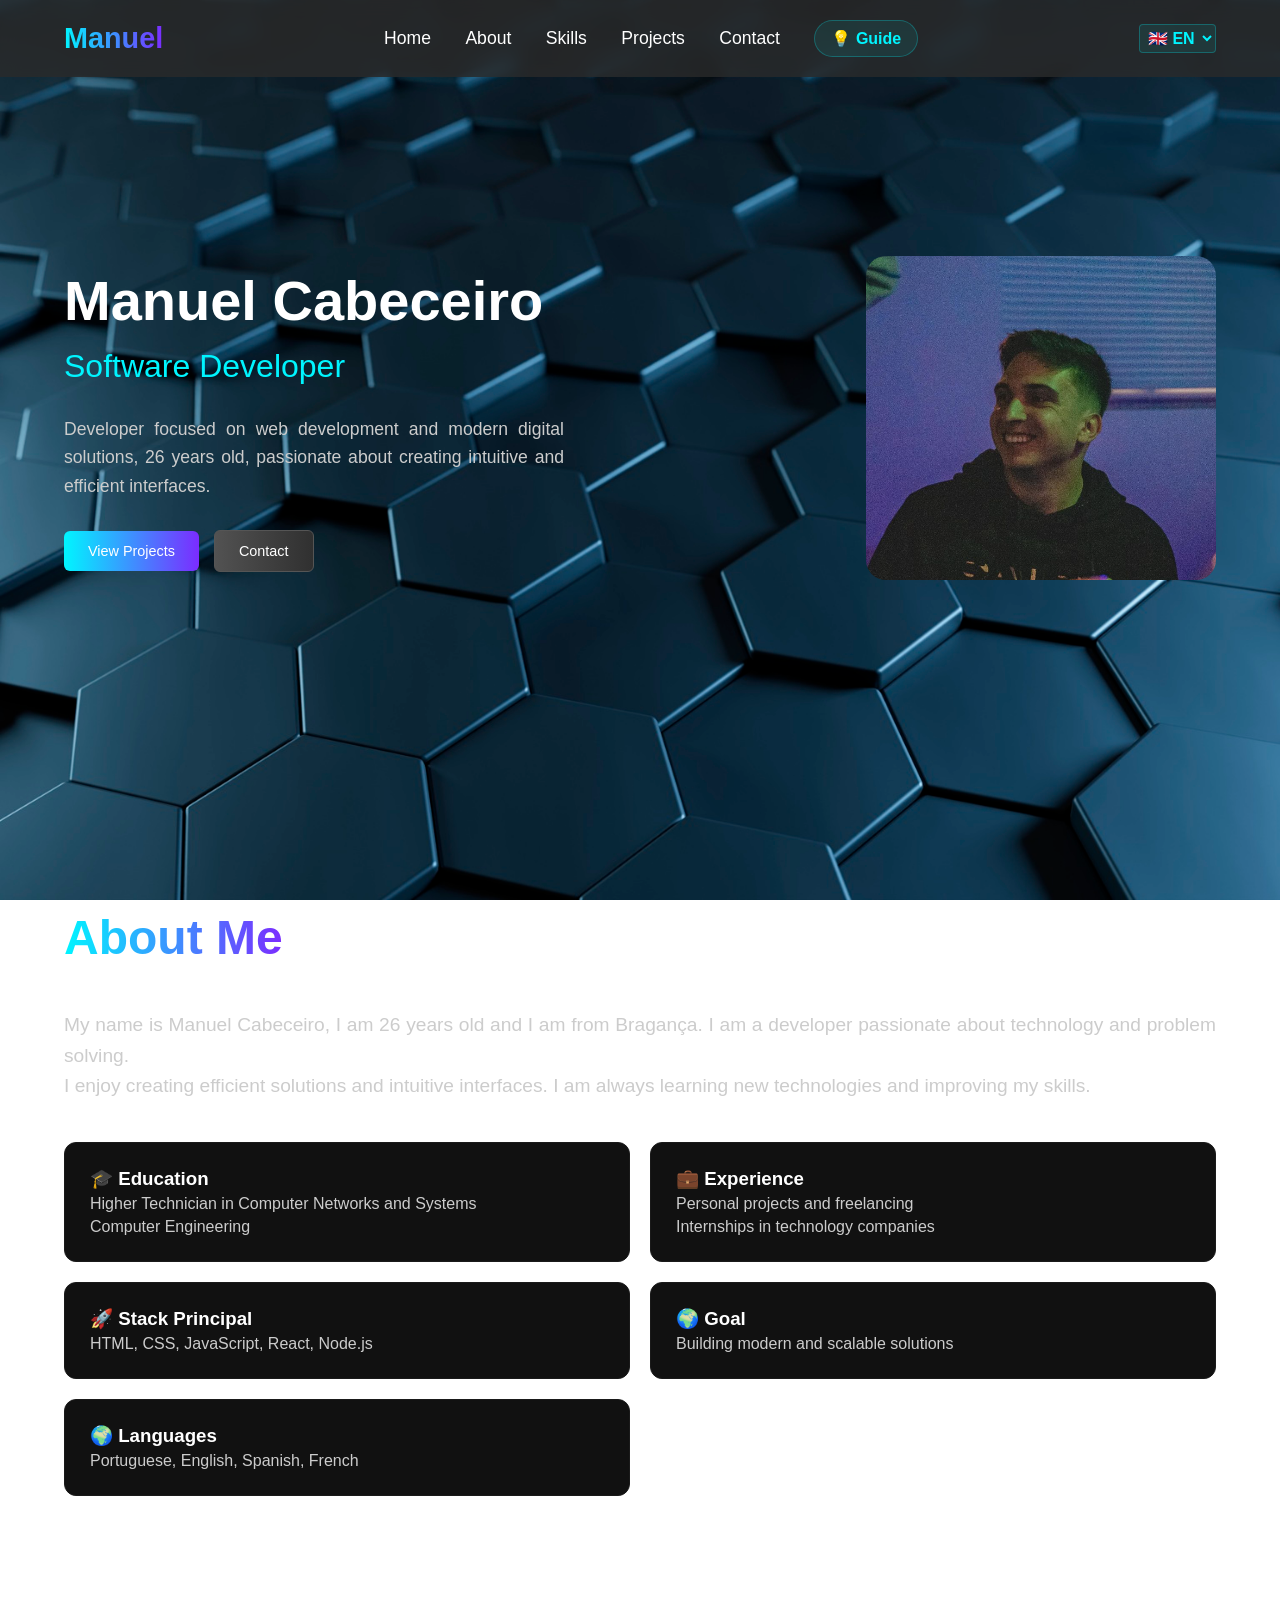
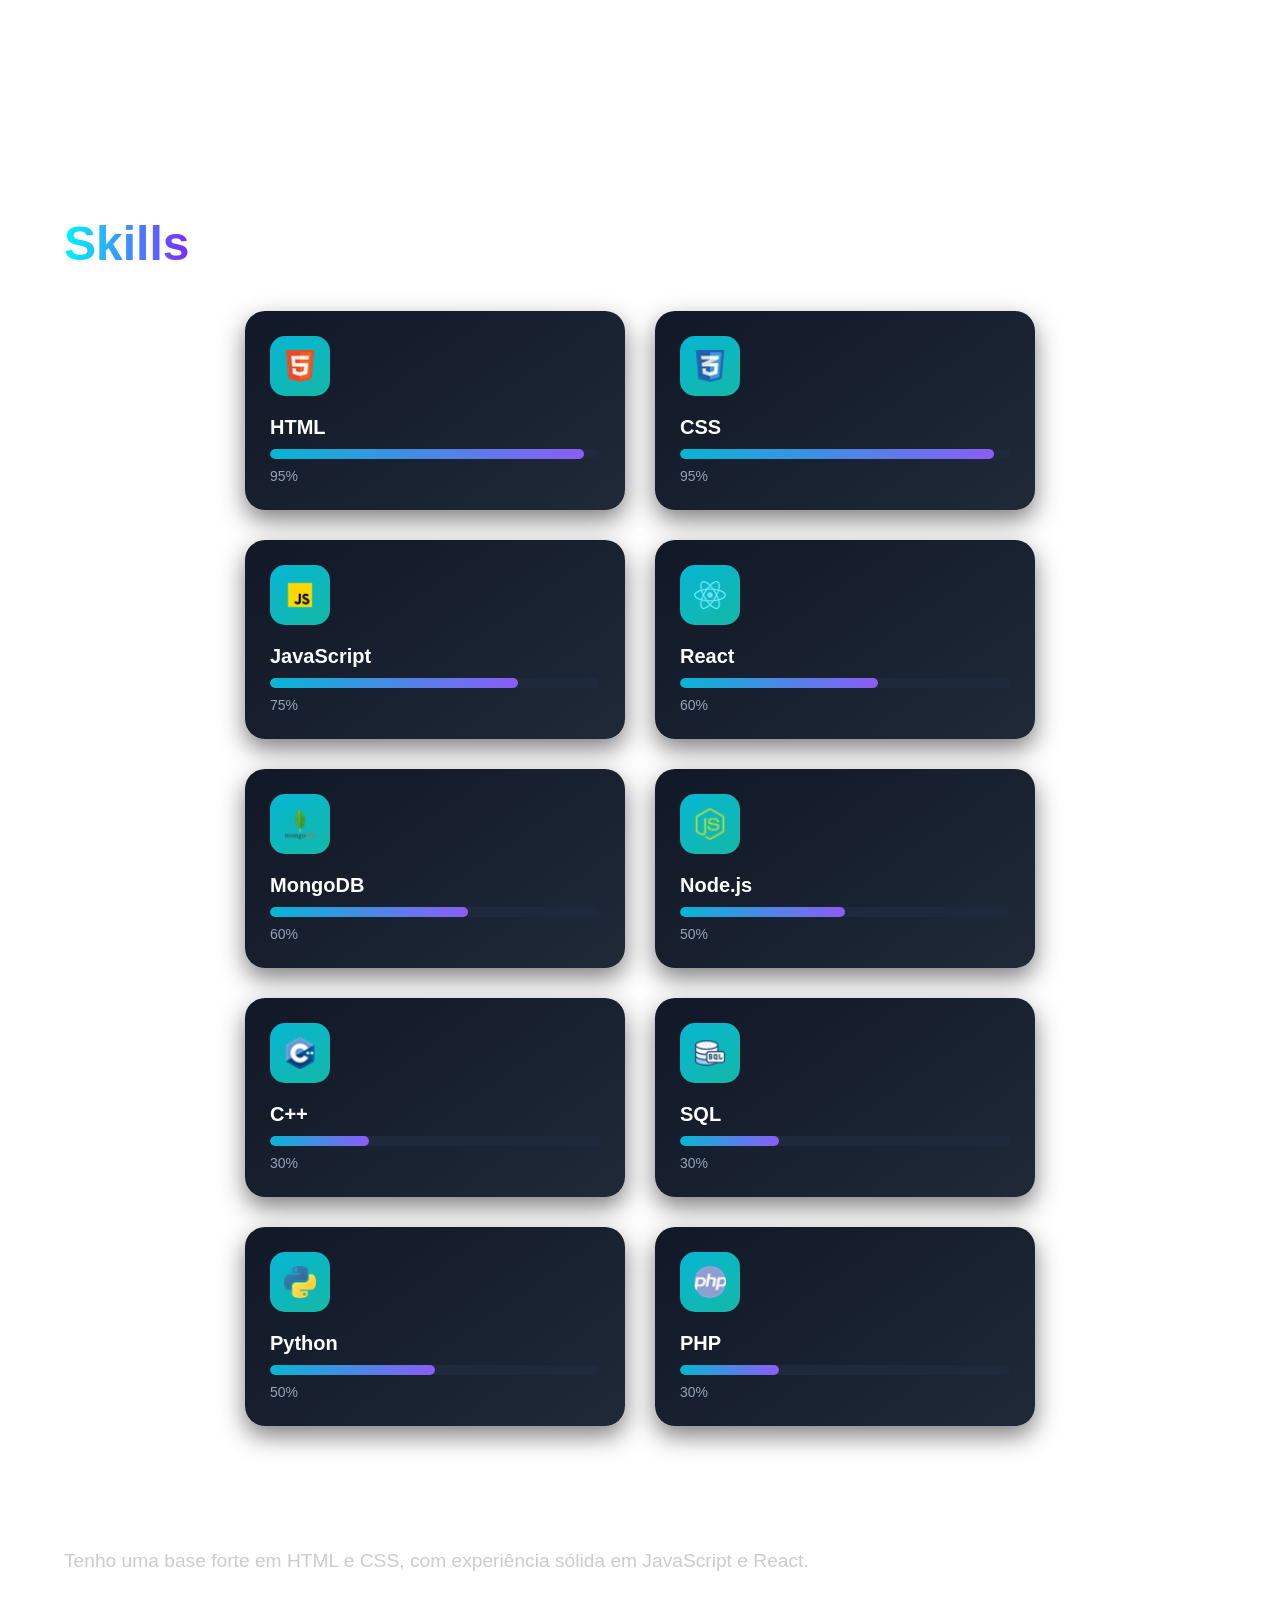
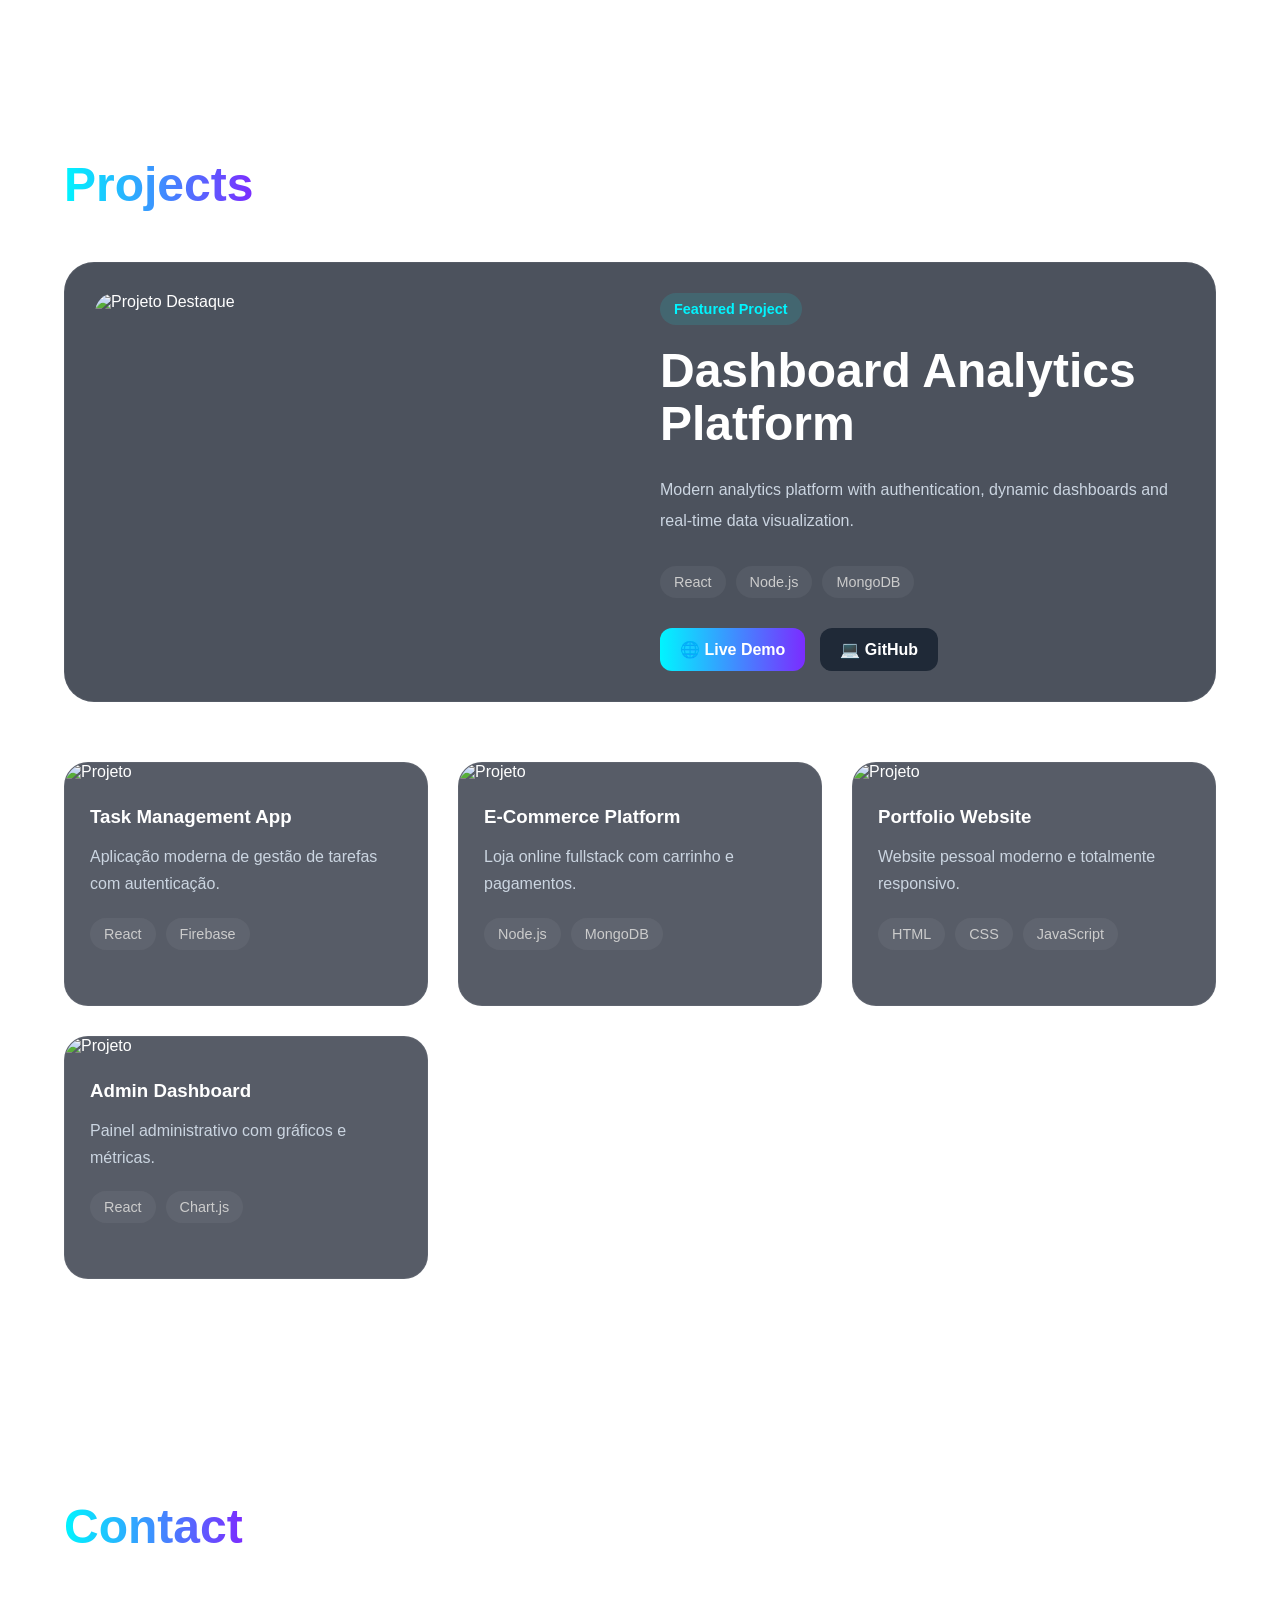
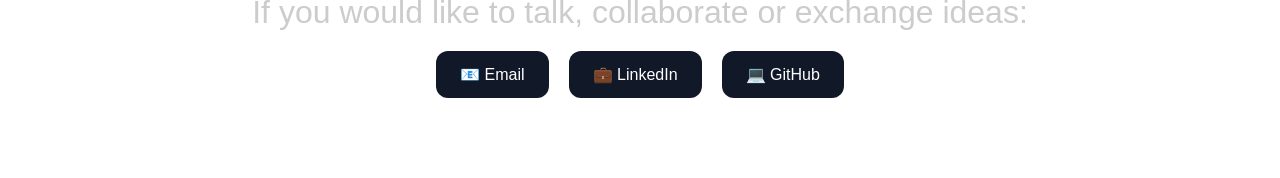
==== commit 9e990208: "update ao meu nome" ====
--- a/client/index.html
+++ b/client/index.html
@@ -118,7 +118,7 @@
                 <div class="sobre-descricao">
 
                     <p data-i18n="about_text_1">
-                        O meu nome é Manuel Alexandre Brás Cabeceiro, tenho 26 anos e sou natural de Bragança.
+                        O meu nome é Manuel Cabeceiro, tenho 26 anos e sou natural de Bragança.
                         Sou um developer apaixonado por tecnologia e resolução de problemas.
                     </p>
 
--- a/client/css/style.css
+++ b/client/css/style.css
@@ -83,6 +83,29 @@
   border-radius: 6px;
   font-size: 0.9rem;
   transition: all 0.3s ease;
+}
+
+@media (max-width: 768px) {
+
+  .about {
+    text-align: center;
+  }
+
+  .about-container {
+    flex-direction: column;
+    gap: 30px;
+  }
+
+  .about-text p {
+    max-width: 100%;
+    margin-left: auto;
+    margin-right: auto;
+  }
+
+  .about-buttons {
+    justify-content: center;
+  }
+
 }
 
 .btn-primary {
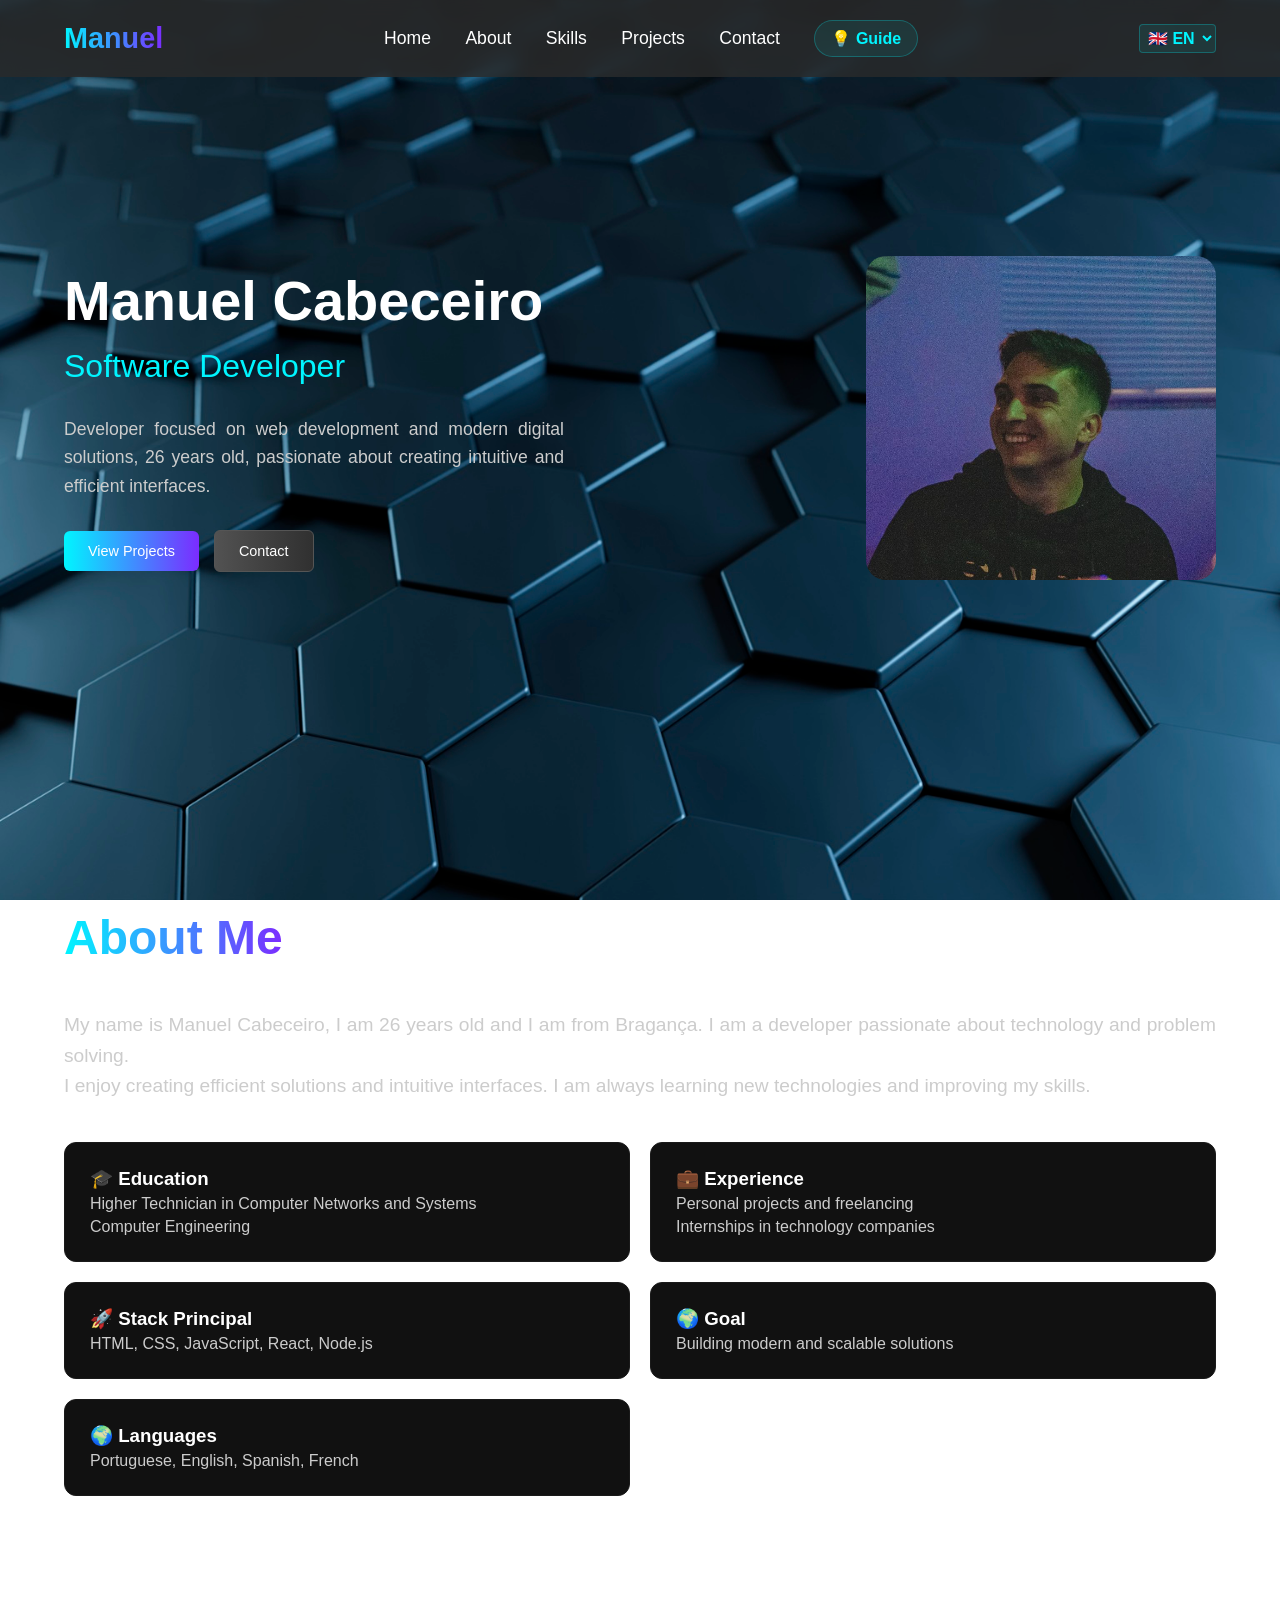
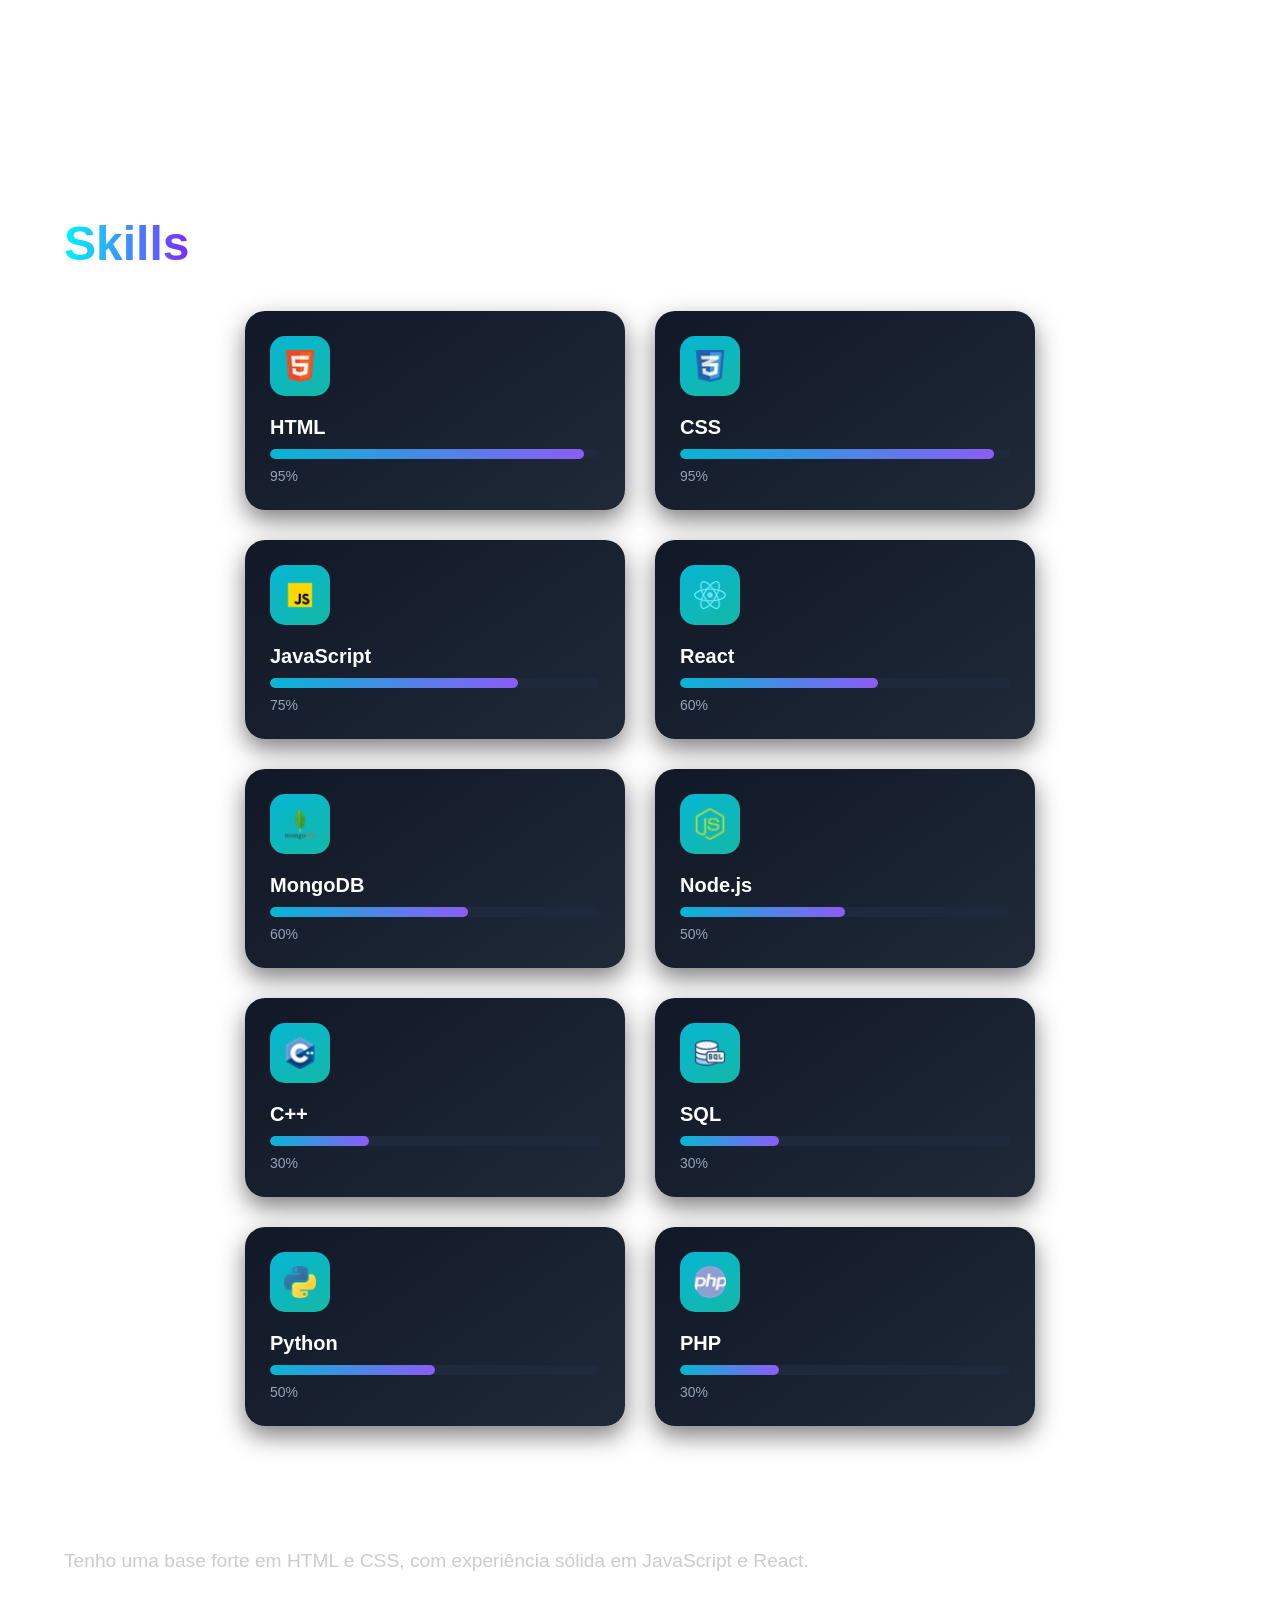
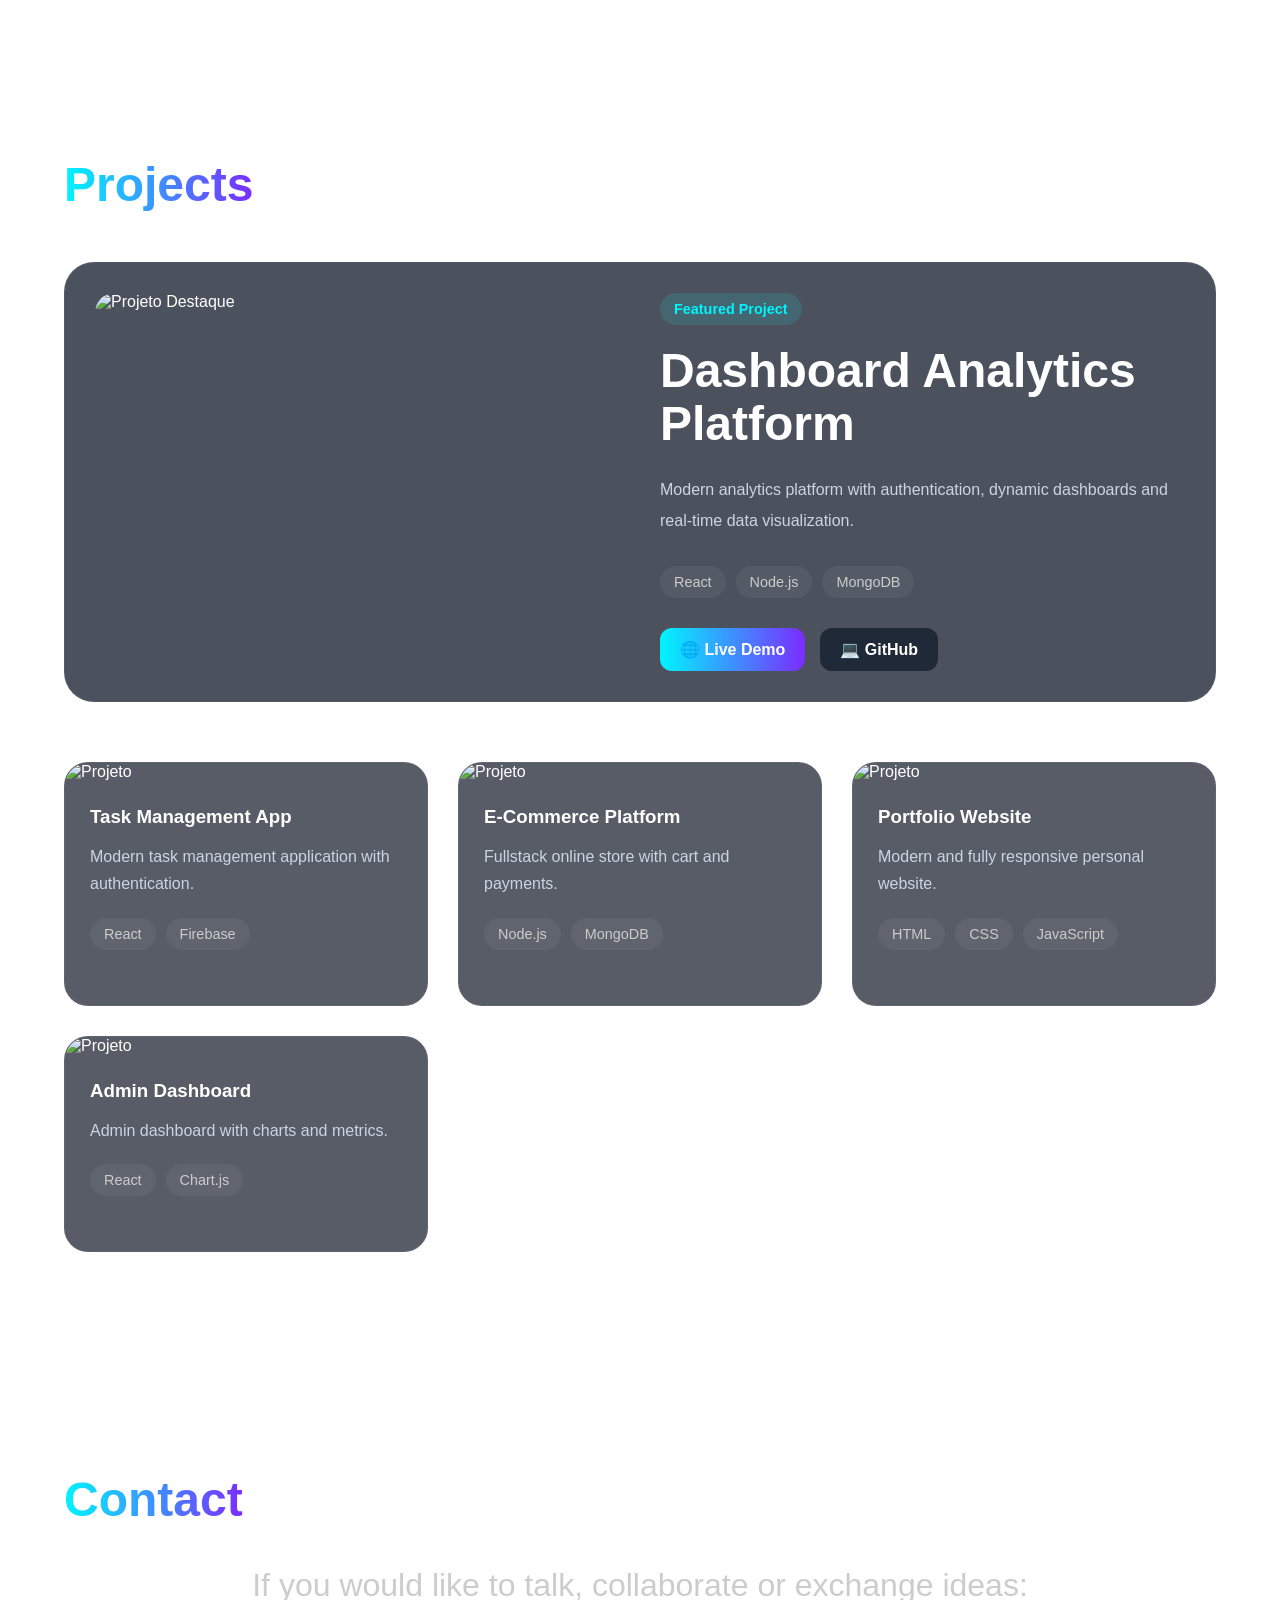
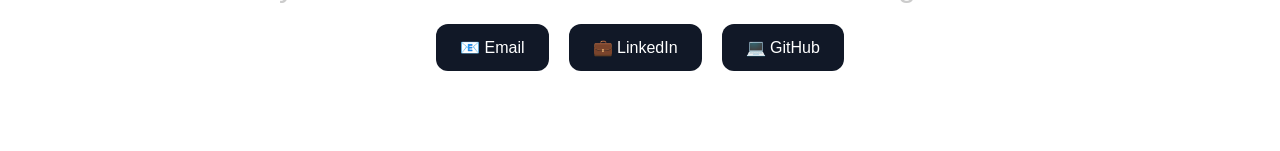
==== commit 5b799f9d: "att multi language" ====
--- a/client/index.html
+++ b/client/index.html
@@ -382,6 +382,7 @@
         </div>
 
     </div>
+
     <!-- MODAL DA FOTO -->
     <div class="modal-overlay" id="socialModal">
 
@@ -389,9 +390,9 @@
 
             <button class="close-modal" id="closeSocial">&times;</button>
 
-            <h2>Redes Sociais</h2>
-
-            <p>Podes encontrar-me em:</p>
+            <h2 data-i18n="social_media_title">Redes Sociais</h2>
+
+            <p data-i18n="social_media_text1">Podes encontrar-me em:</p>
 
             <div class="contact-links" style="margin-top:20px">
 
@@ -487,7 +488,7 @@
 
                         <h3>Task Management App</h3>
 
-                        <p>
+                        <p data-i18n="project1_desc">
                             Aplicação moderna de gestão de tarefas com autenticação.
                         </p>
 
@@ -511,7 +512,7 @@
 
                         <h3>E-Commerce Platform</h3>
 
-                        <p>
+                        <p data-i18n="project2_desc">
                             Loja online fullstack com carrinho e pagamentos.
                         </p>
 
@@ -535,7 +536,7 @@
 
                         <h3>Portfolio Website</h3>
 
-                        <p>
+                        <p data-i18n="project3_desc">
                             Website pessoal moderno e totalmente responsivo.
                         </p>
 
@@ -560,7 +561,7 @@
 
                         <h3>Admin Dashboard</h3>
 
-                        <p>
+                        <p data-i18n="project4_desc">
                             Painel administrativo com gráficos e métricas.
                         </p>
 
@@ -652,21 +653,21 @@
 
                 <div class="help-item">
                     <span>👤</span>
-                    <p data-i18n="guide_home"><strong>Home</strong> — Página inicial do website com resumo e dois
+                    <p data-i18n="guide_home">Home — Página inicial do website com resumo e dois
                         botões clicáveis. Clique na
                         foto para obter informações das minhas redes sociais.</p>
                 </div>
 
                 <div class="help-item">
                     <span>👤</span>
-                    <p data-i18n="guide_about"><strong>Sobre</strong> — Informações pessoais e percurso. Clique em cada
+                    <p data-i18n="guide_about">Sobre — Informações pessoais e percurso. Clique em cada
                         card para obter mais
                         informações.</p>
                 </div>
 
                 <div class="help-item">
                     <span>⚡</span>
-                    <p data-i18n="guide_skills"><strong>Skills</strong> — Competências técnicas e níveis de
+                    <p data-i18n="guide_skills">Skills — Competências técnicas e níveis de
                         conhecimento. A % é relativa e
                         representa uma estimativa do meu grau de conhecimento em cada tecnologia. Clique em cada uma
                         para obter mais informações.</p>
@@ -674,14 +675,14 @@
 
                 <div class="help-item">
                     <span>🚀</span>
-                    <p data-i18n="guide_projects"><strong>Projetos</strong> — Alguns dos meus melhores projetos. Clique
+                    <p data-i18n="guide_projects">Projetos — Alguns dos meus melhores projetos. Clique
                         em cada um para ver mais
                         detalhes.</p>
                 </div>
 
                 <div class="help-item">
                     <span>📩</span>
-                    <p data-i18n="guide_contact"><strong>Contacto</strong> — Contacte-me para saber mais.</p>
+                    <p data-i18n="guide_contact">Contacto — Contacte-me para saber mais.</p>
                 </div>
 
             </div>
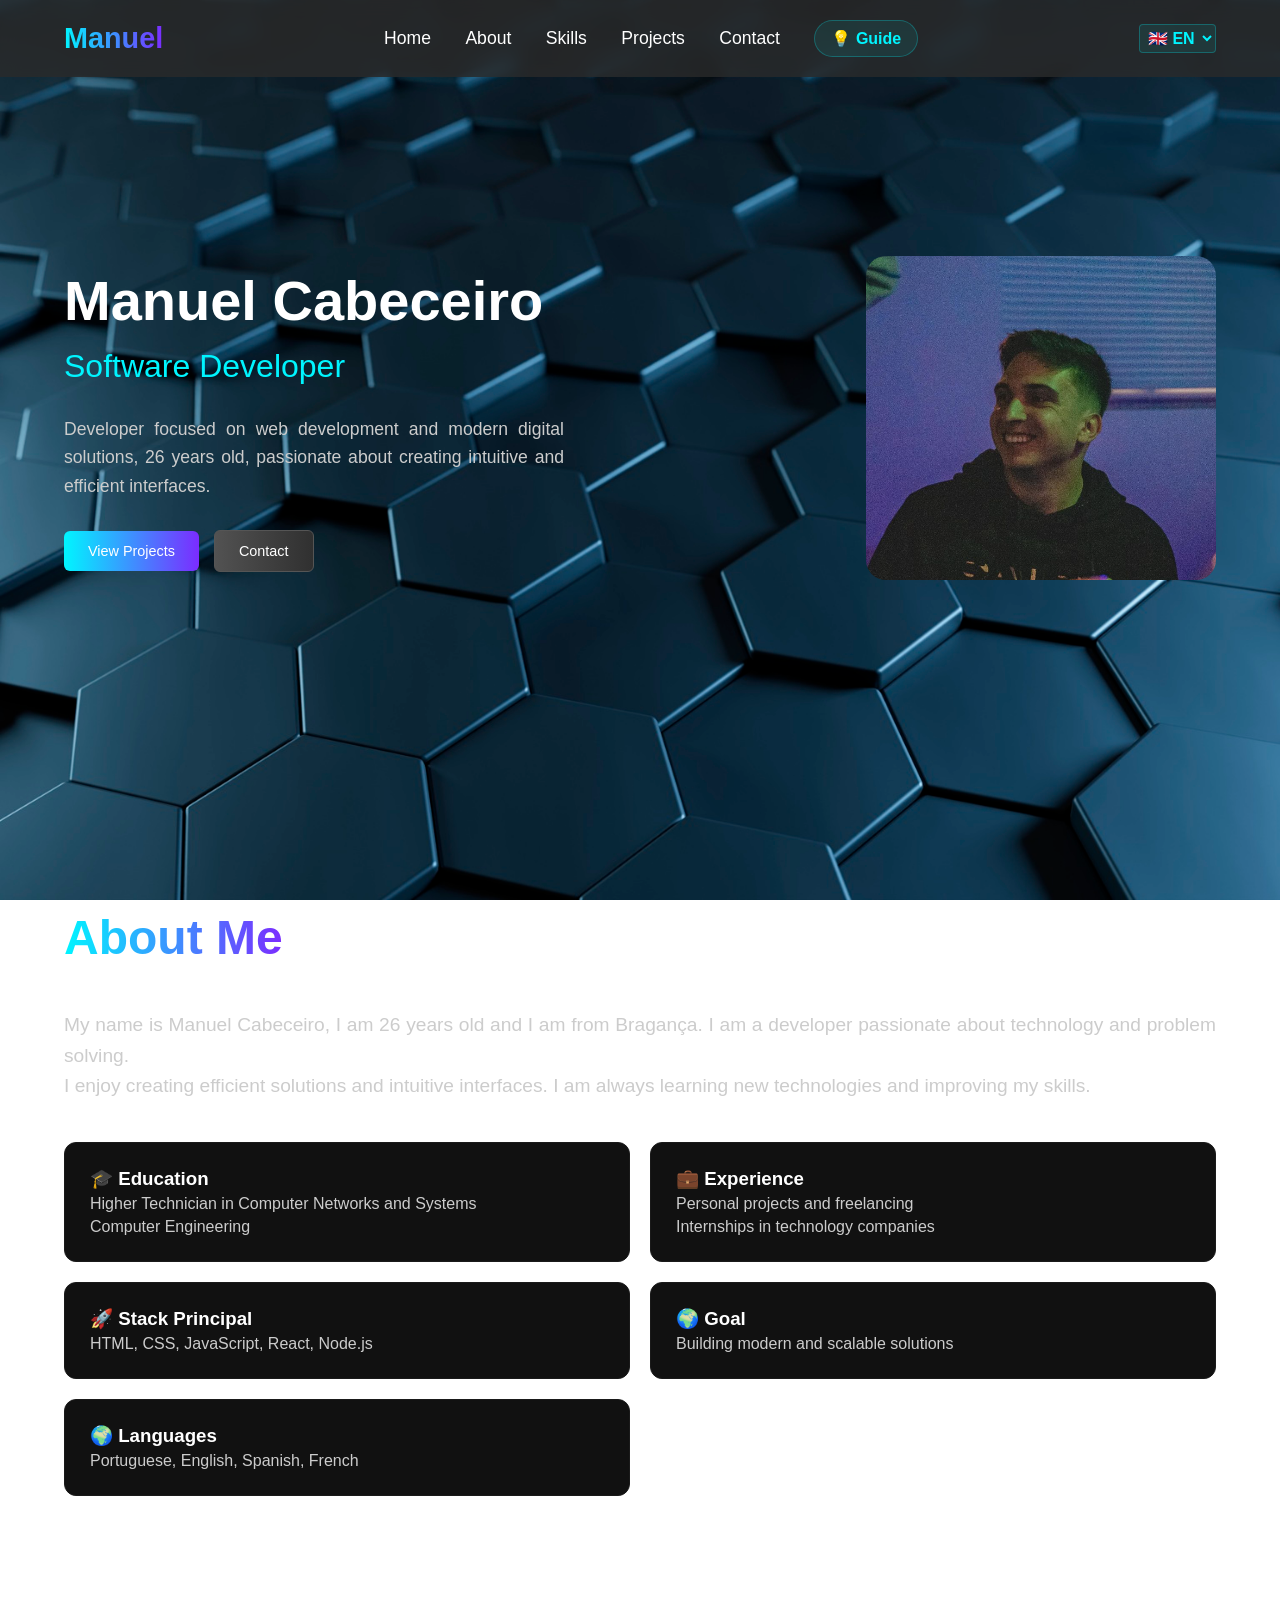
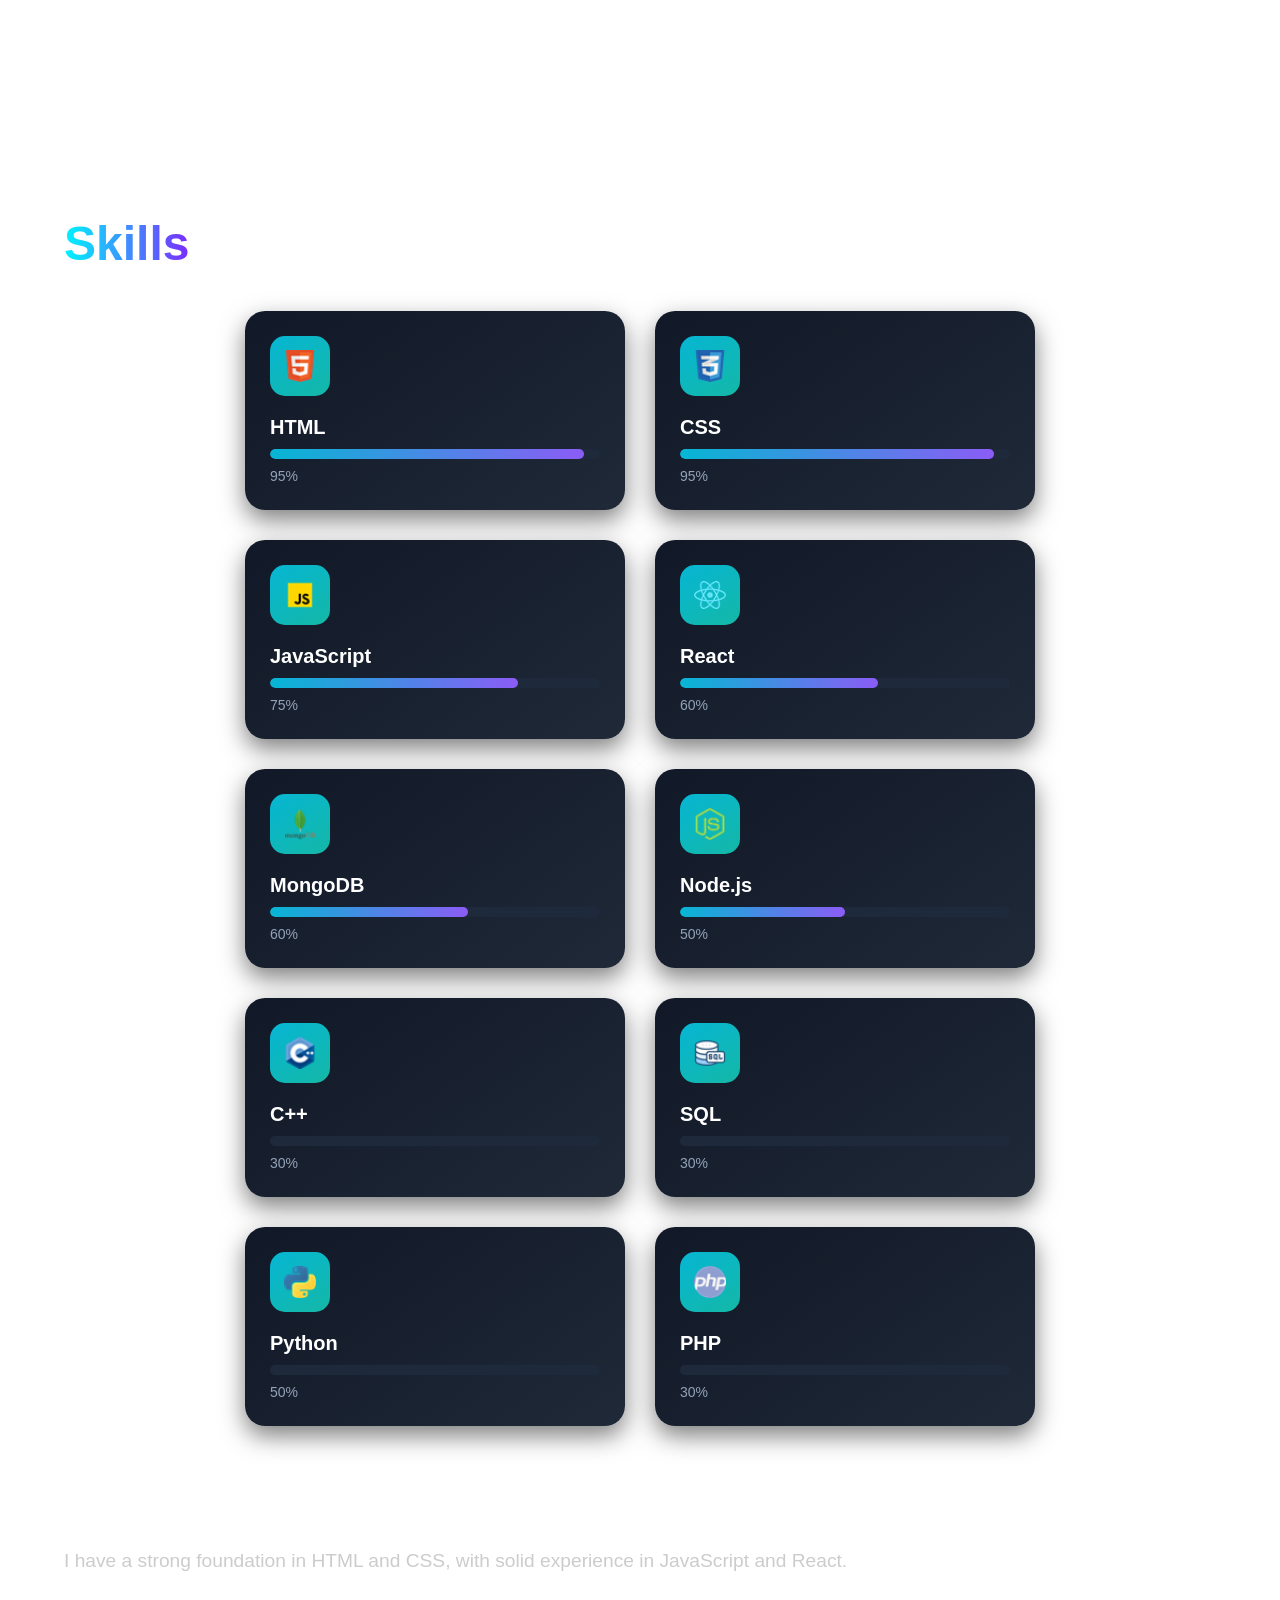
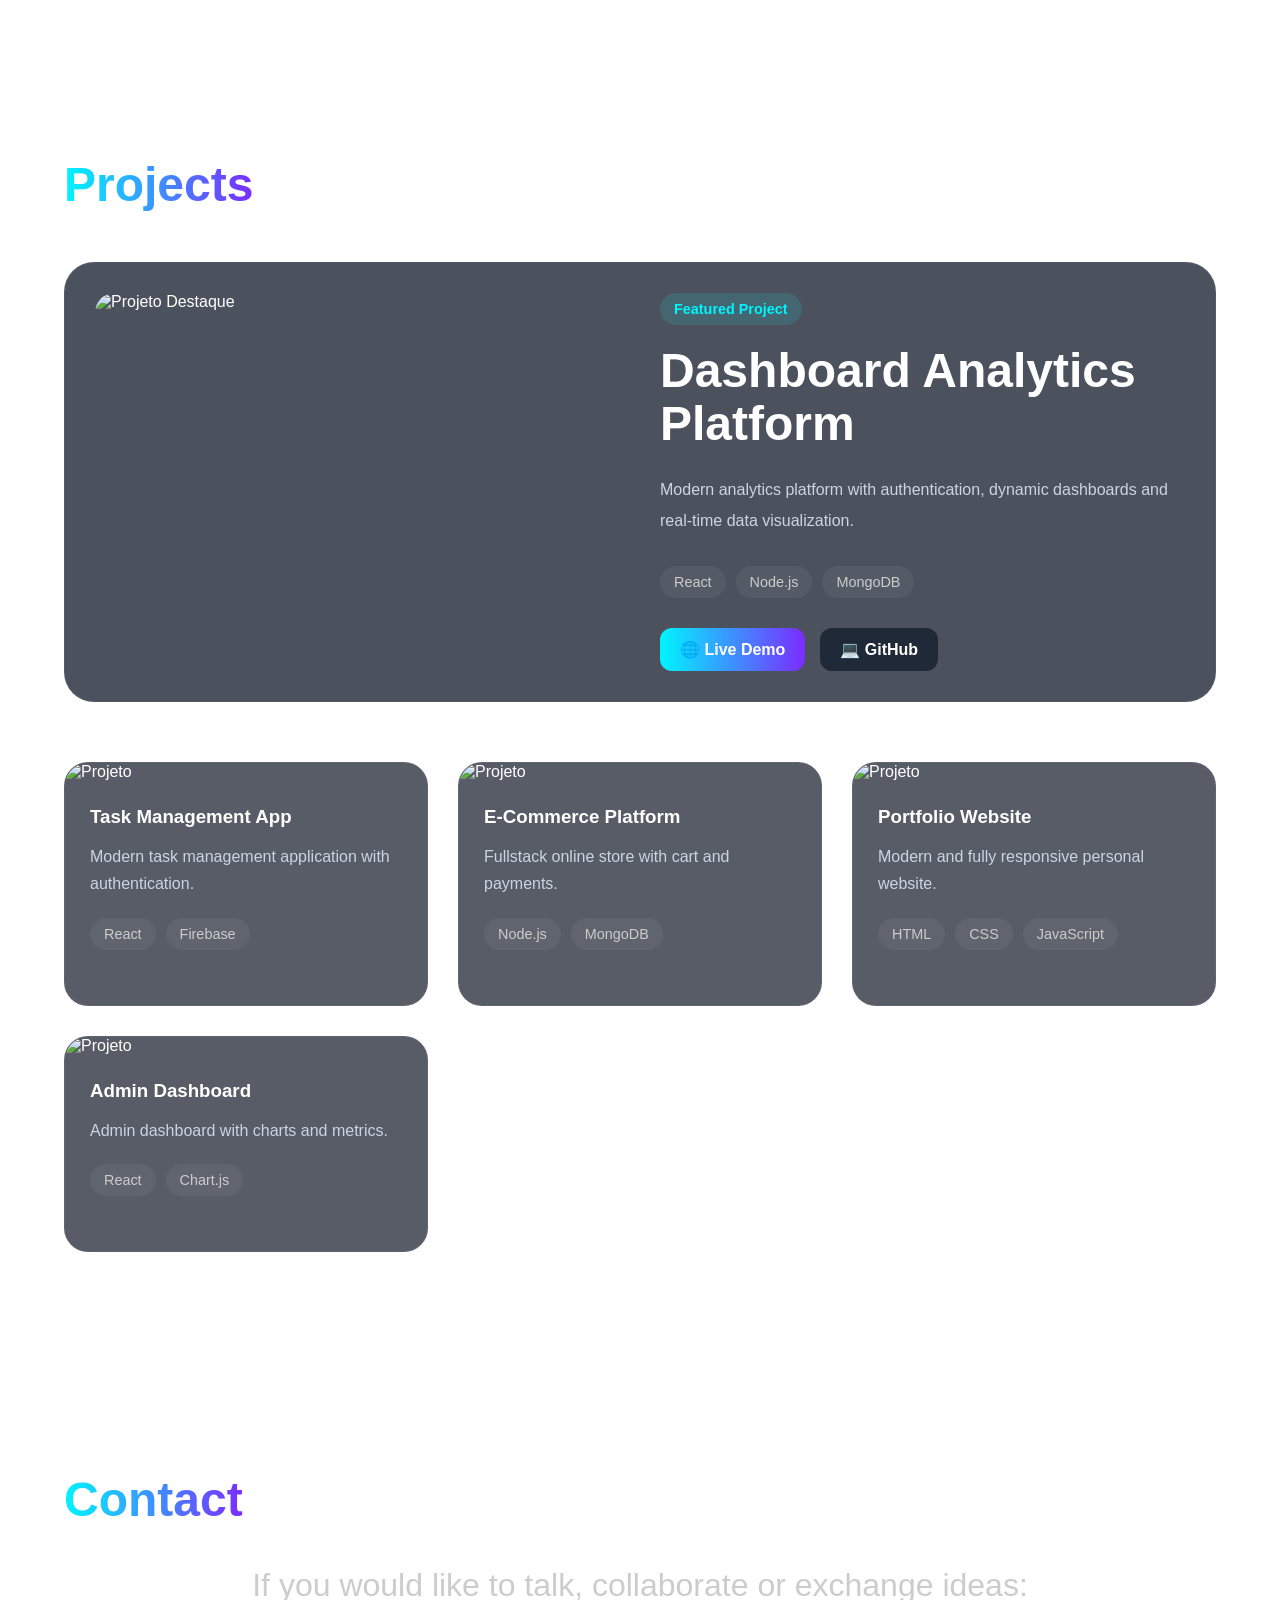
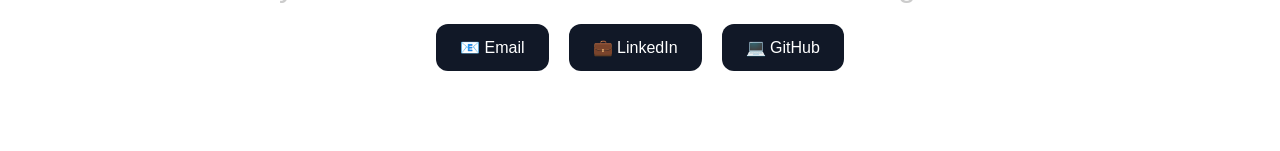
==== commit 52fe2e2a: "add idioma fr" ====
--- a/client/index.html
+++ b/client/index.html
@@ -58,6 +58,8 @@
                 <select id="language-selector" class="language">
                     <option value="pt">🇵🇹 PT</option>
                     <option value="en">🇬🇧 EN</option>
+                    <option value="es">🇪🇸 ES</option>
+                    <option value="fr">🇫🇷 FR</option>
                 </select>
 
                 <button class="menu-toggle" id="menuToggle">
@@ -360,7 +362,7 @@
 
         <div class="skill-descricao">
 
-            <p>
+            <p data-i18n="skill_desc">
                 Tenho uma base forte em HTML e CSS, com experiência sólida em JavaScript e React.
             </p>
 
--- a/client/css/style.css
+++ b/client/css/style.css
@@ -762,7 +762,7 @@
 
   transition: 0.3s ease;
 
-  z-index: 1000;
+  z-index: 9999;
 }
 
 .help-modal.active {
@@ -773,10 +773,10 @@
 .help-content {
   width: 90%;
   max-width: 650px;
-  padding: 35px;
-
+  padding: 20px;
+  max-height: 85vh;
   background: rgba(17, 24, 39, 0.9);
-
+  overflow-y: auto;
   backdrop-filter: blur(15px);
 
   border-radius: 24px;
@@ -788,6 +788,15 @@
   transform: translateY(20px);
 
   transition: 0.3s ease;
+}
+
+.help-content::-webkit-scrollbar {
+  width: 6px;
+}
+
+.help-content::-webkit-scrollbar-thumb {
+  background: rgba(0, 245, 255, 0.4);
+  border-radius: 10px;
 }
 
 .help-modal.active .help-content {
@@ -795,9 +804,9 @@
 }
 
 .help-content h2 {
-  margin-bottom: 30px;
-
-  font-size: 2rem;
+  margin-bottom: 20px;
+
+  font-size: 1.5rem;
 
   background: linear-gradient(90deg,
       var(--primary),
@@ -832,7 +841,7 @@
 }
 
 .help-item {
-  display: flex;
+  display: flex-start;
   align-items: center;
   gap: 15px;
 
@@ -841,6 +850,11 @@
   border-radius: 12px;
 
   background: rgba(255, 255, 255, 0.03);
+}
+
+.help-item p {
+  font-size: 0.95rem;
+  line-height: 1.5;
 }
 
 .help-item span {
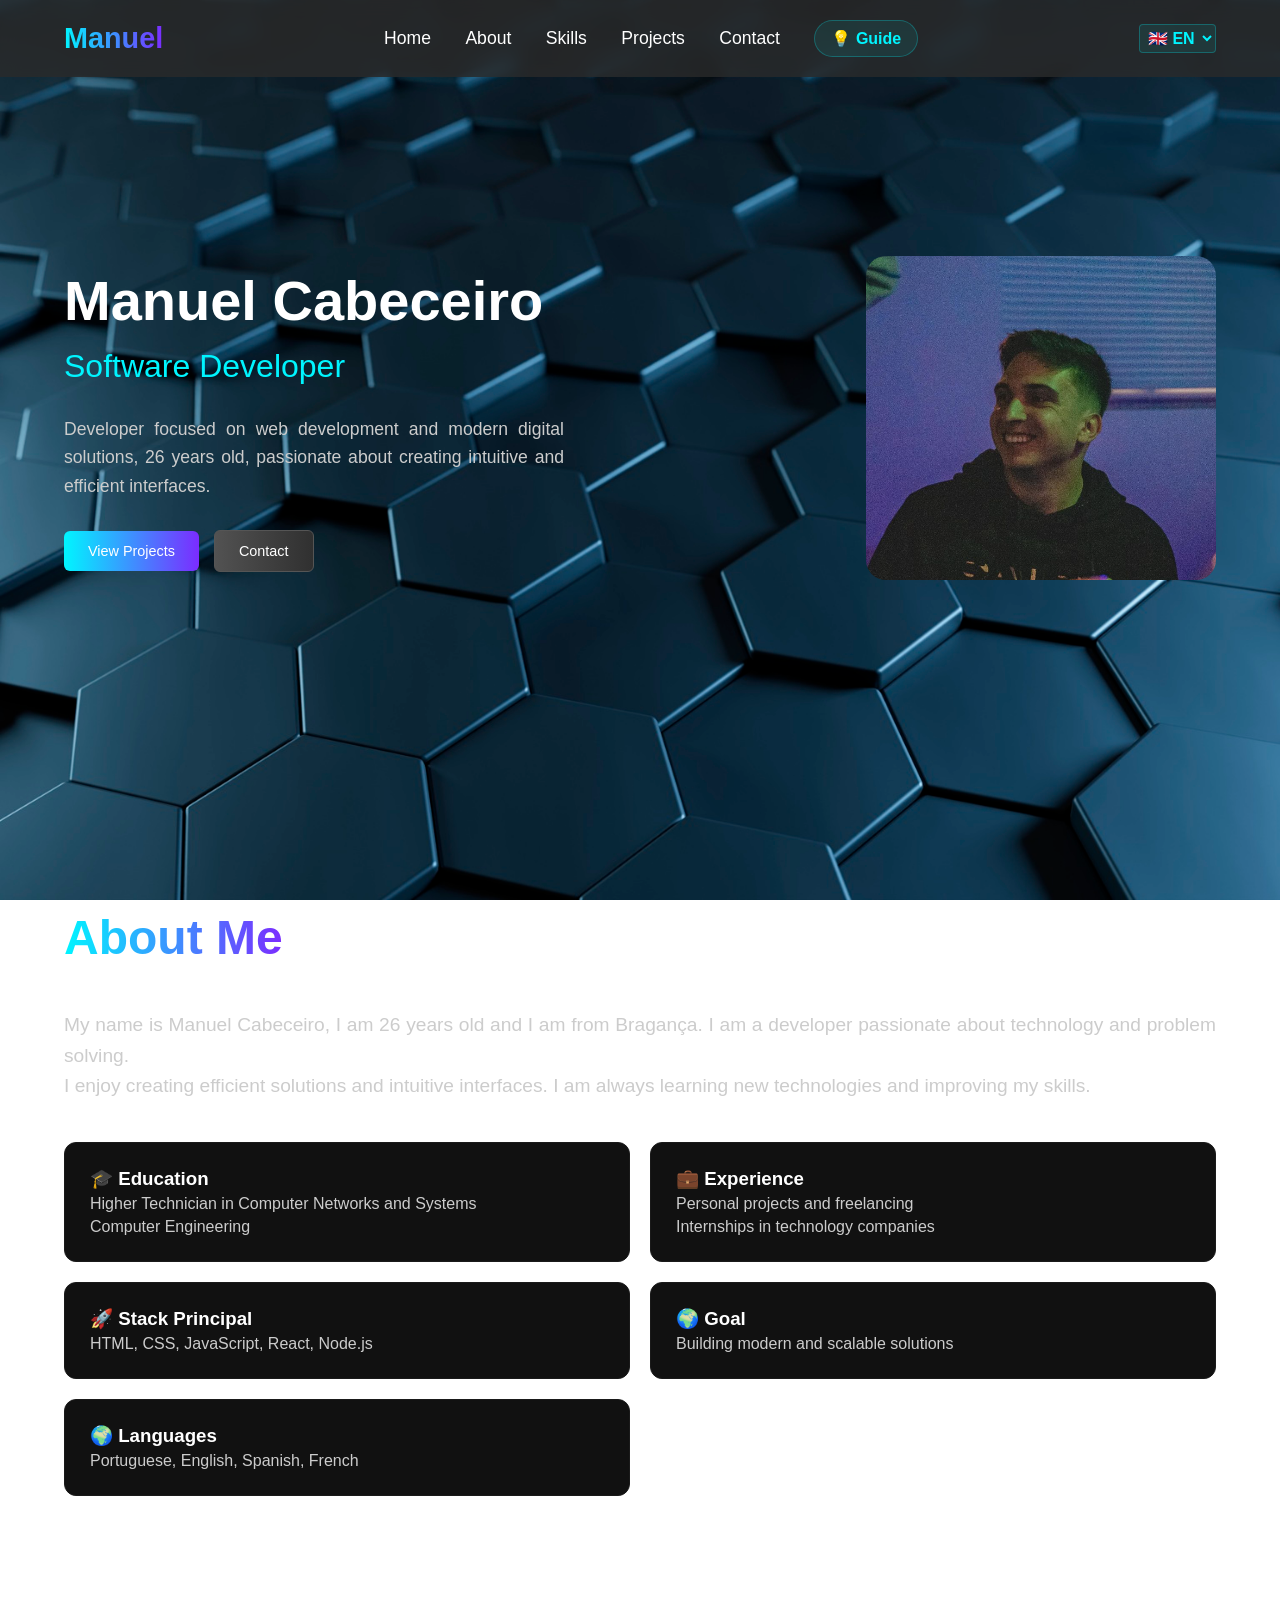
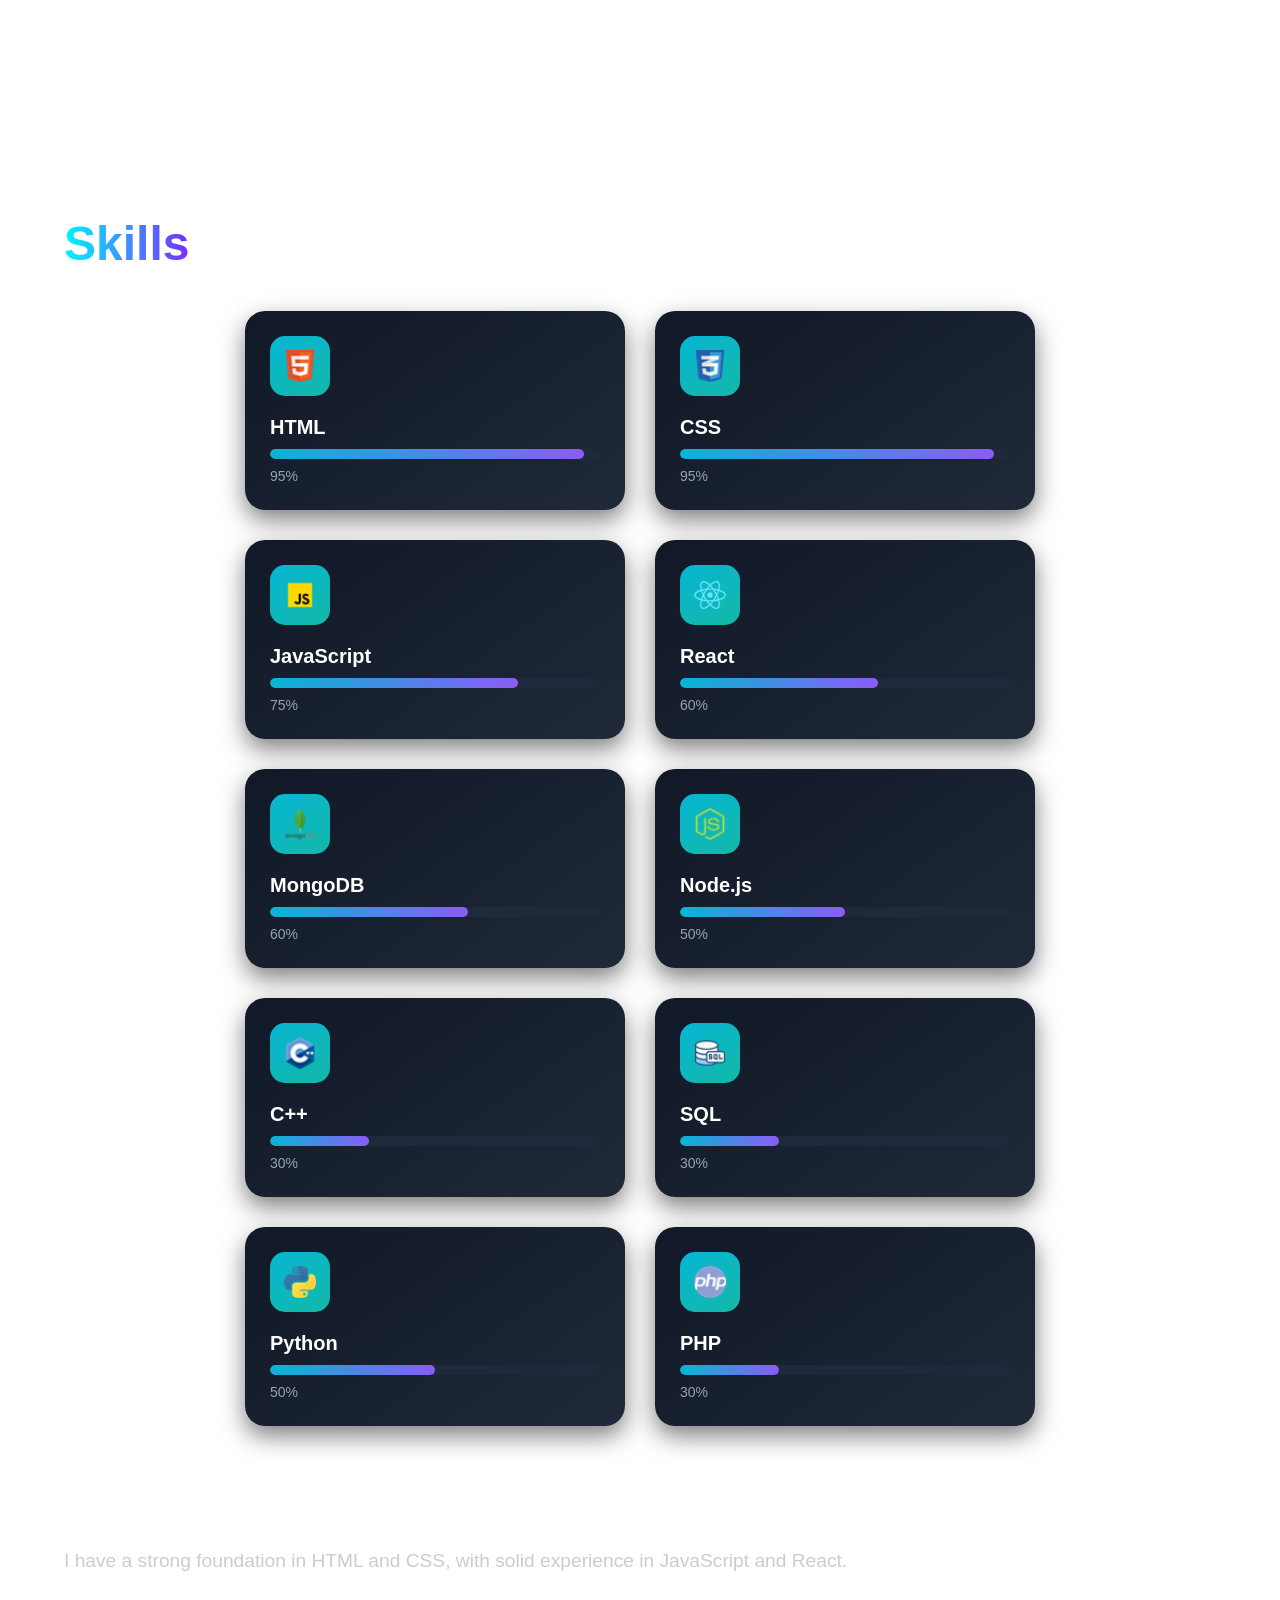
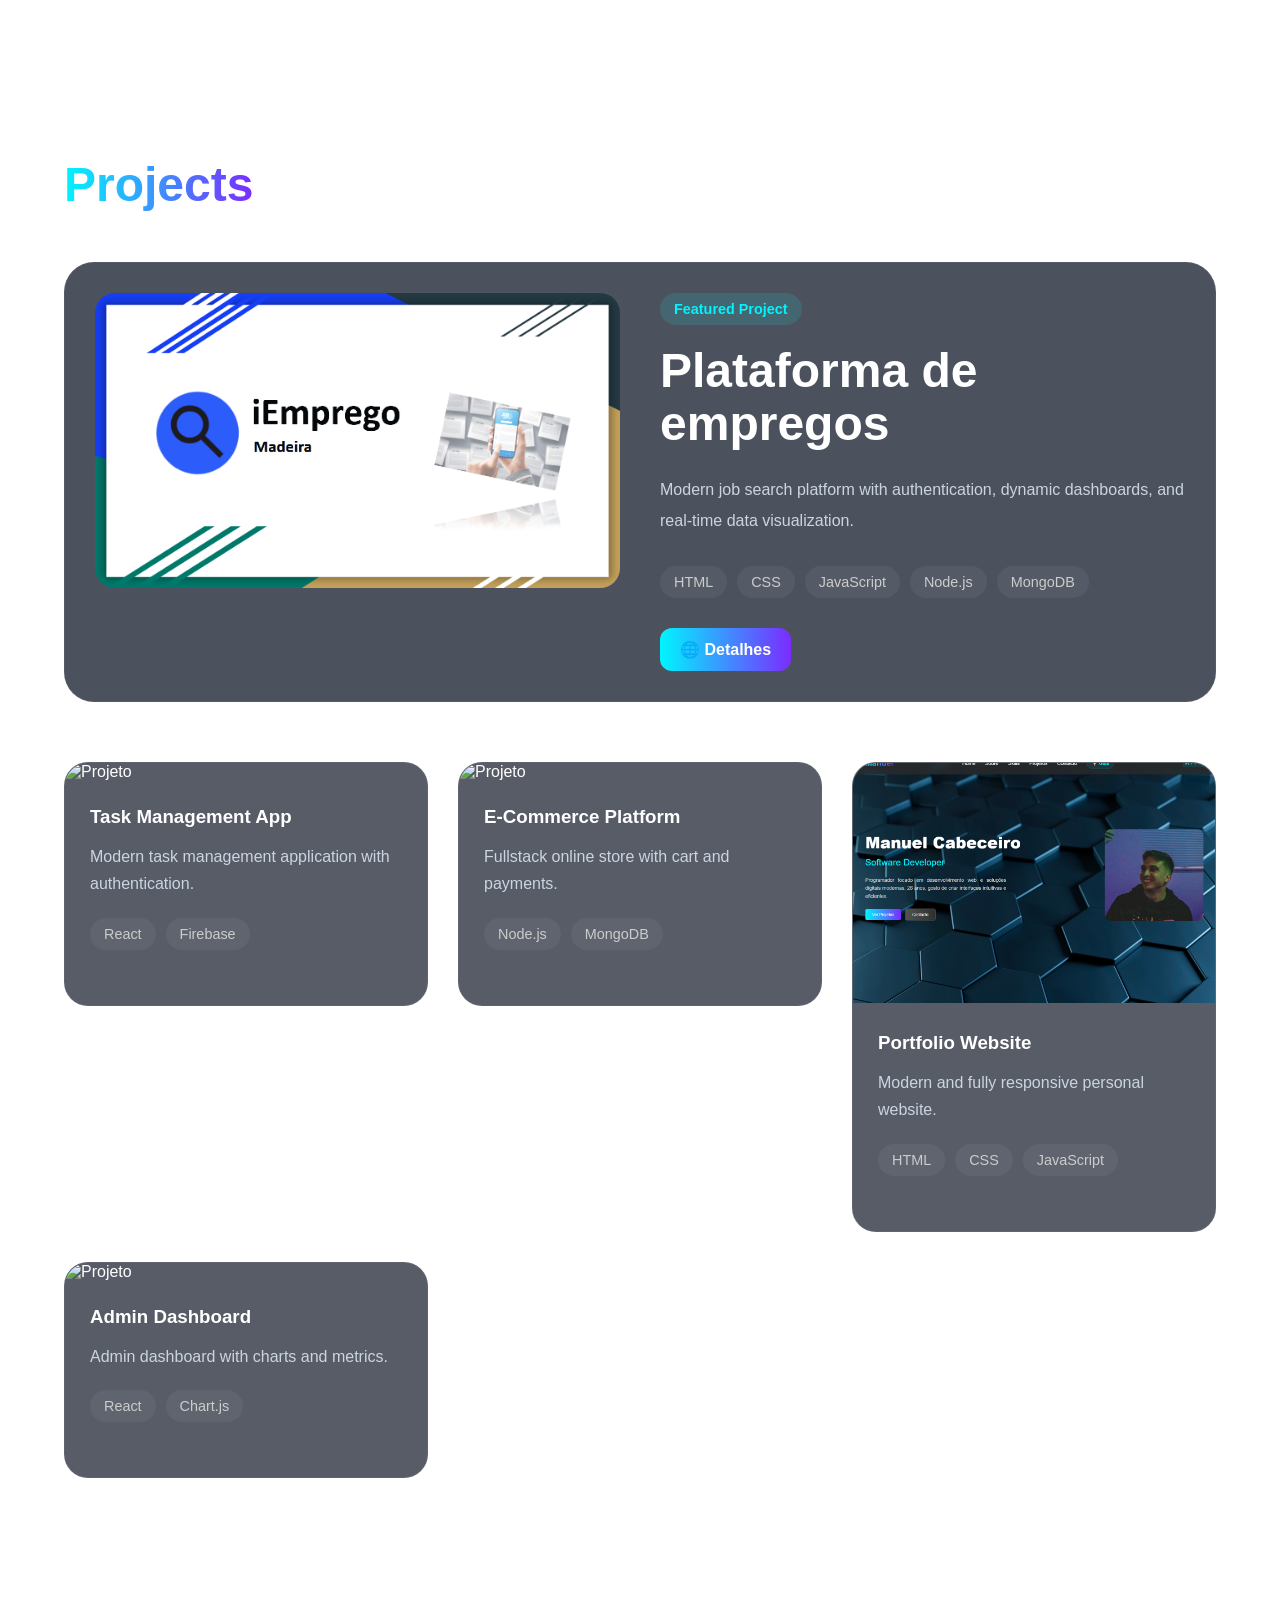
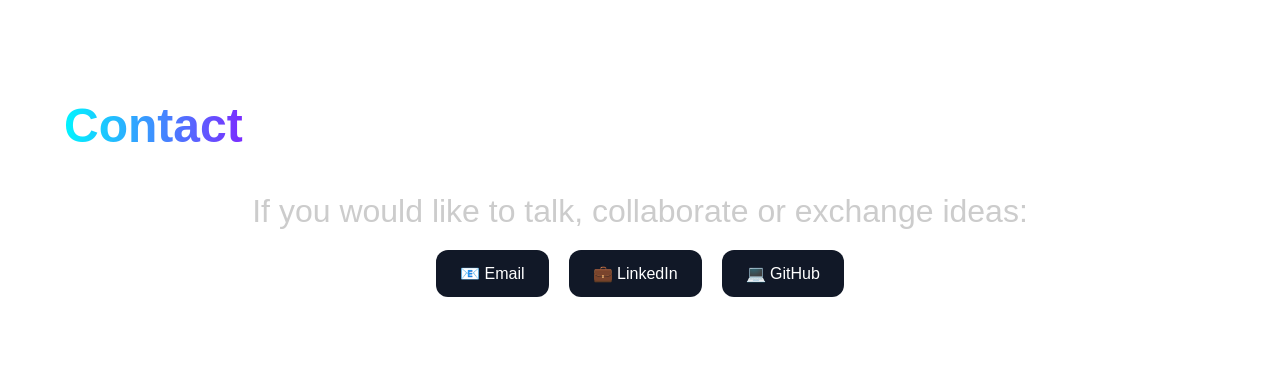
==== commit 96fadd04: "atualizações nos projetos" ====
--- a/client/index.html
+++ b/client/index.html
@@ -442,34 +442,36 @@
             <div class="featured-project">
 
                 <div class="featured-image">
-                    <img src="https://picsum.photos/1000/700" alt="Projeto Destaque">
+                    <img src="images/iEmprego.png" alt="Projeto Destaque">
                 </div>
 
                 <div class="featured-content">
 
                     <span class="featured-badge" data-i18n="featured_project">Projeto em Destaque</span>
 
-                    <h3>Dashboard Analytics Platform</h3>
+                    <h3>Plataforma de empregos</h3>
 
                     <p data-i18n="featured_project_desc">
-                        Plataforma moderna de analytics com autenticação,
+                        Plataforma moderna de procura de emprego ou empregados,
                         dashboards dinâmicos e visualização de dados em tempo real.
                     </p>
 
                     <div class="project-tags">
-                        <span>React</span>
+                        <span>HTML</span>
+                        <span>CSS</span>
+                        <span>JavaScript</span>
                         <span>Node.js</span>
                         <span>MongoDB</span>
                     </div>
 
                     <div class="project-buttons">
-                        <a href="#" target="_blank" class="project-btn">
-                            🌐 Live Demo
+                        <a href="https://docs.google.com/presentation/d/17mmJsZ-8tZ_4nuzAQfzKQSCCAoSBpnJjr_EKLcX2xV8/edit?slide=id.p#slide=id.p" target="_blank" class="project-btn">
+                            🌐 Detalhes
                         </a>
 
-                        <a href="#" target="_blank" class="project-btn secondary">
+                    <!--    <a href="hhttps://github.com/OUTL4Wzin" target="_blank" class="project-btn secondary">
                             💻 GitHub
-                        </a>
+                        </a>-->
                     </div>
 
                 </div>
@@ -531,7 +533,7 @@
                 <div class="project-card" data-project="project3">
 
                     <div class="project-image">
-                        <img src="https://picsum.photos/600/400?3" alt="Projeto">
+                        <img src="images/site.png" alt="Projeto">
                     </div>
 
                     <div class="project-info">
